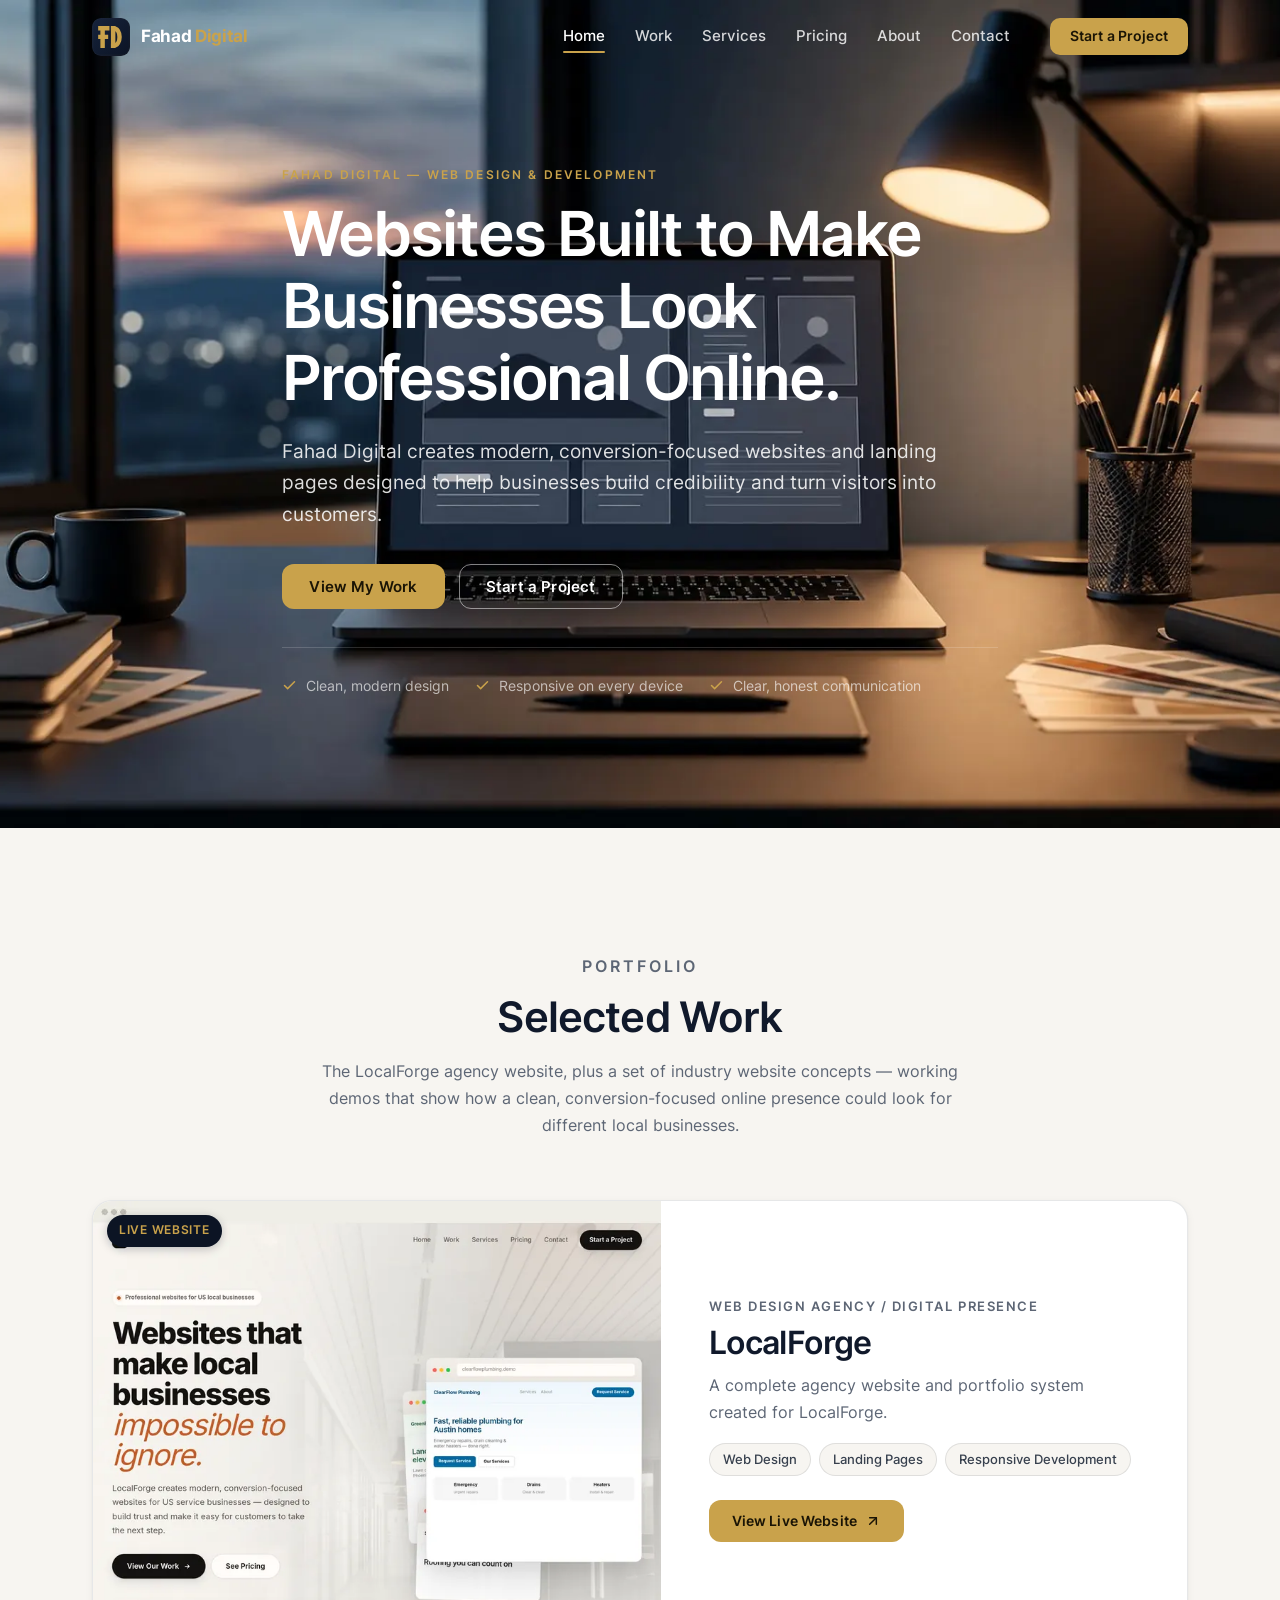
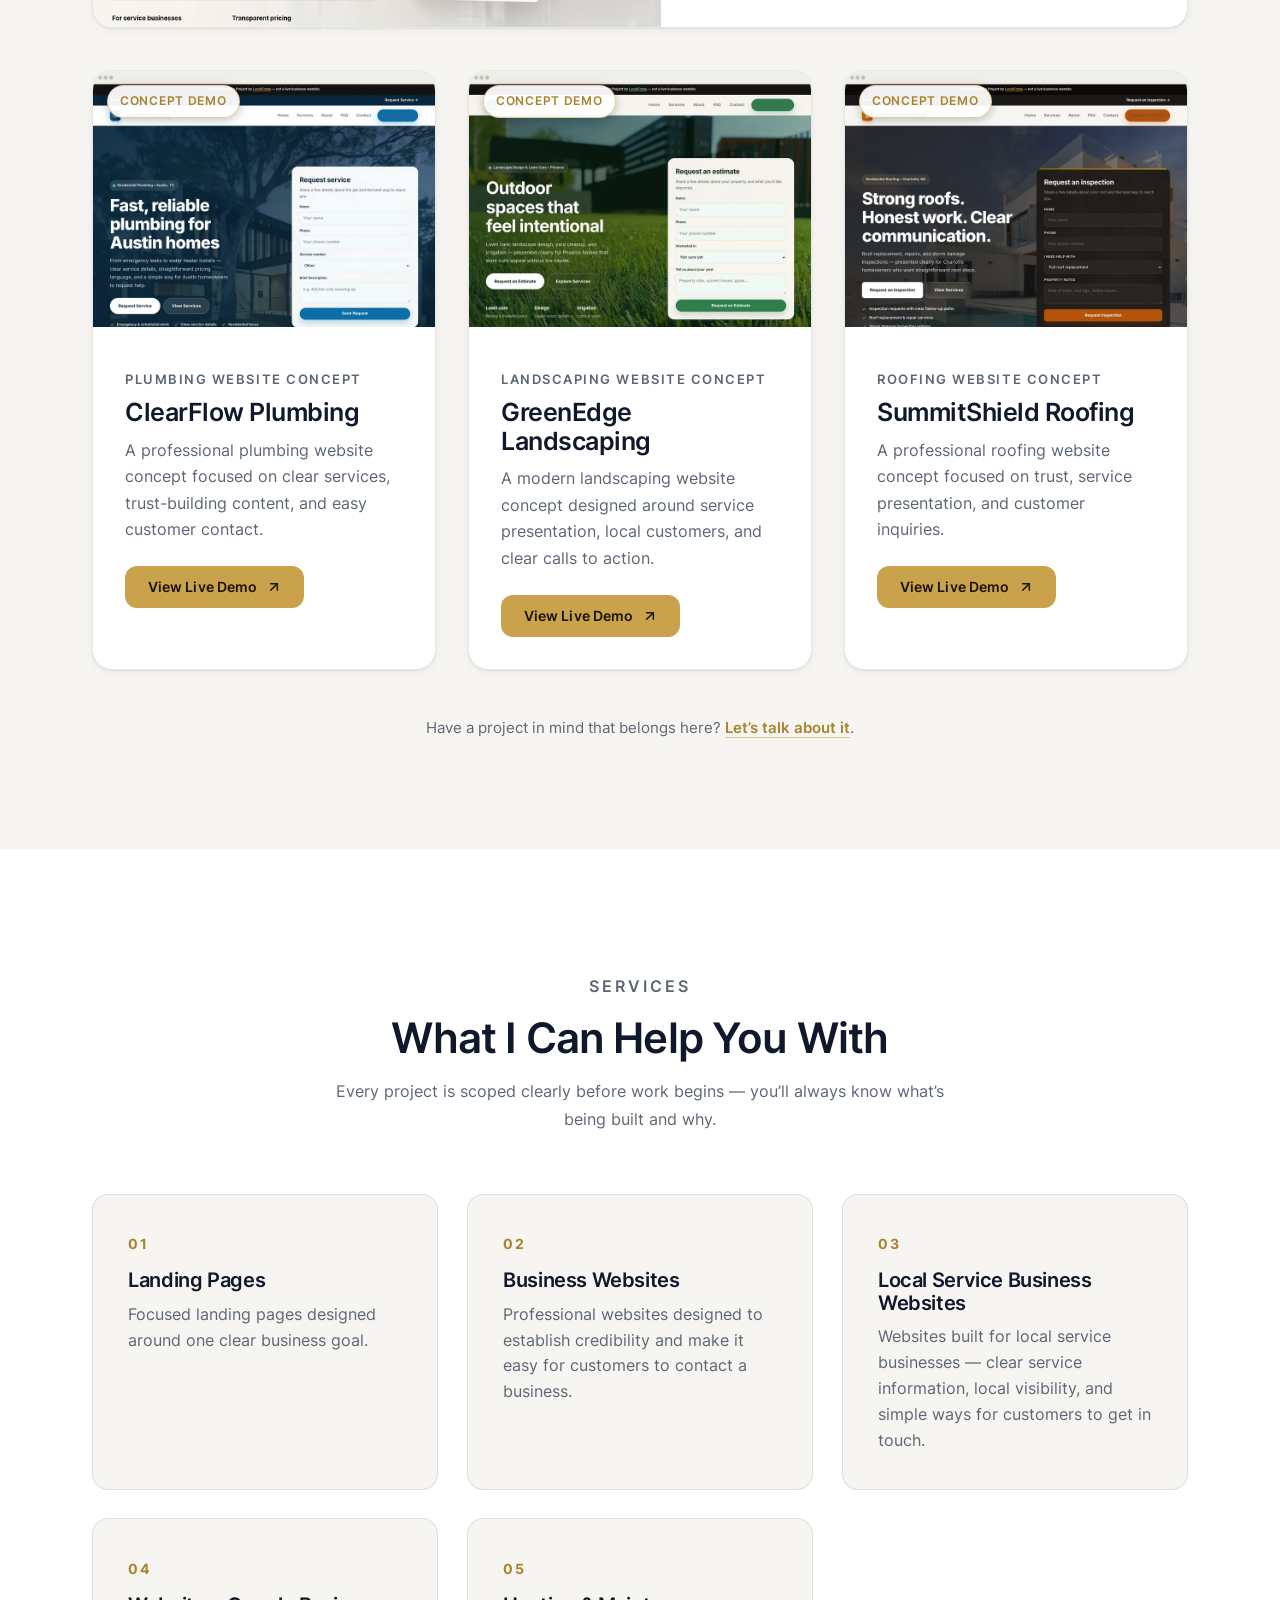
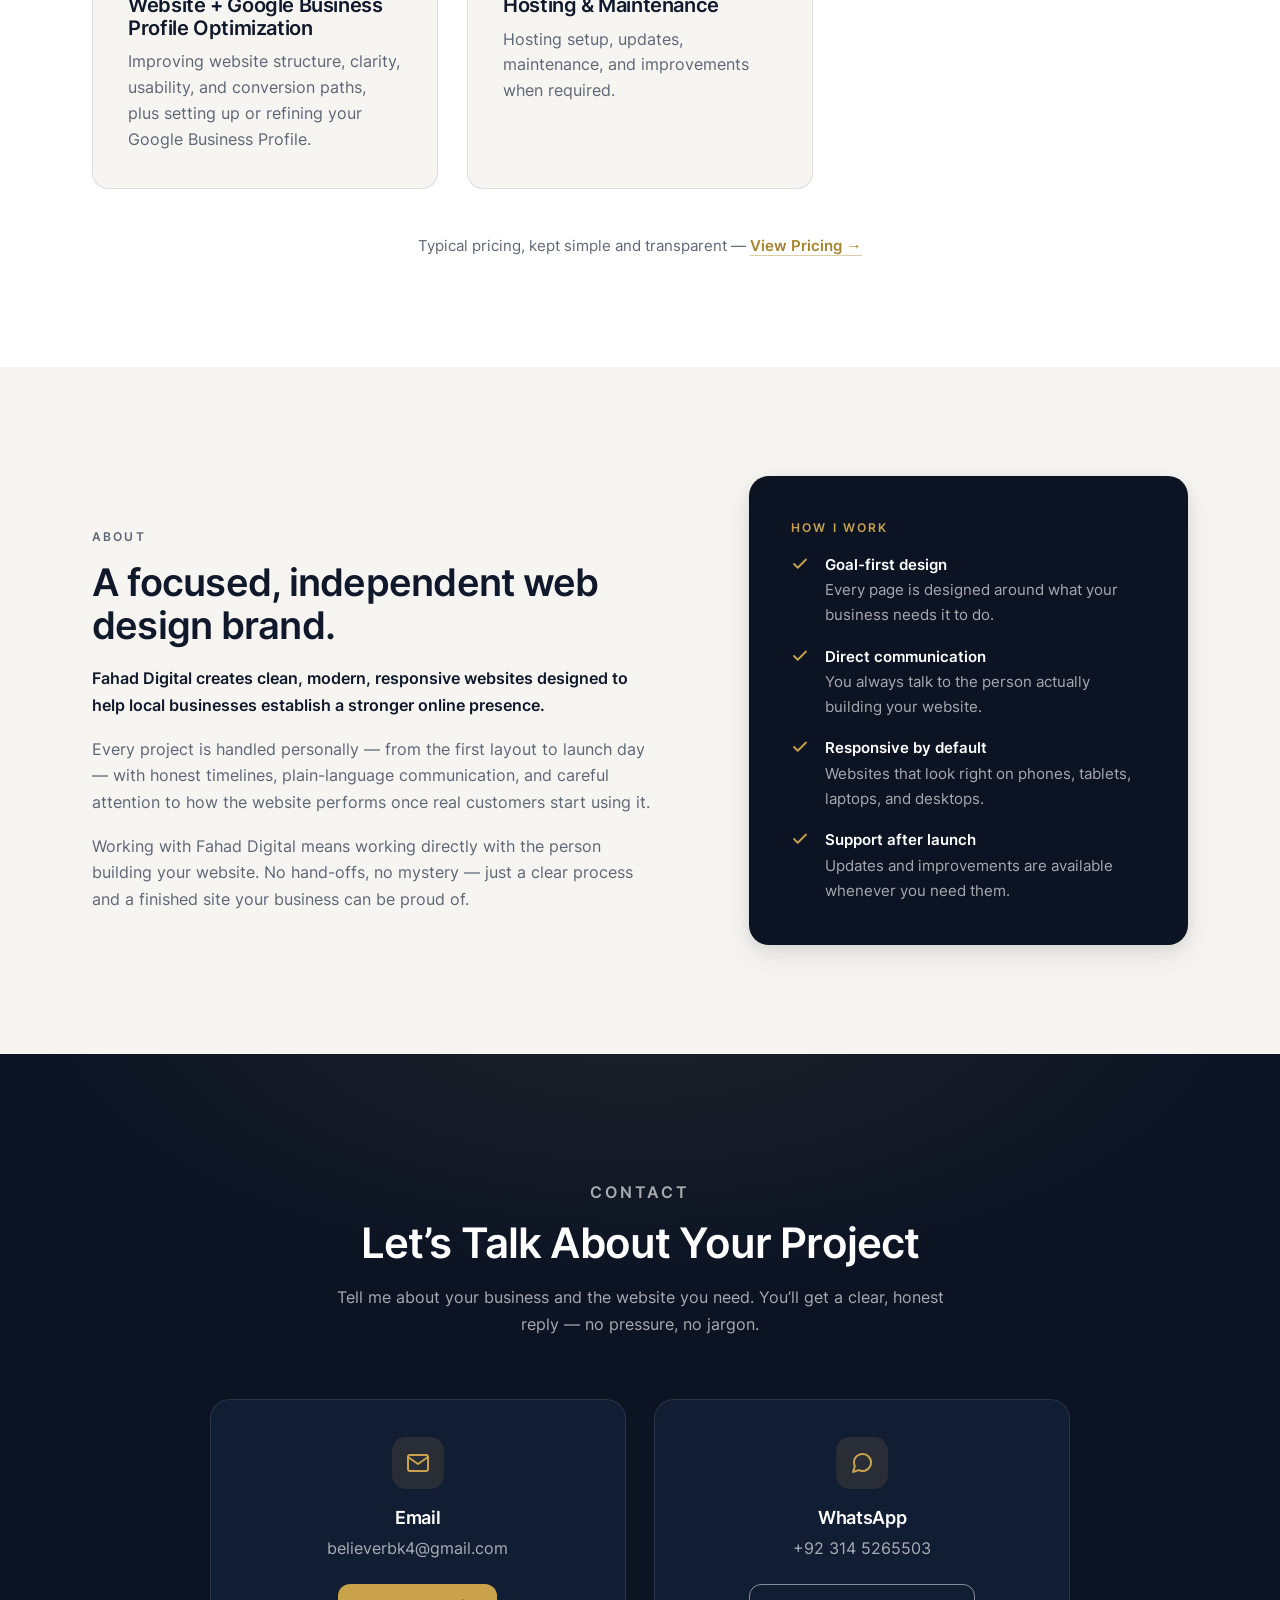
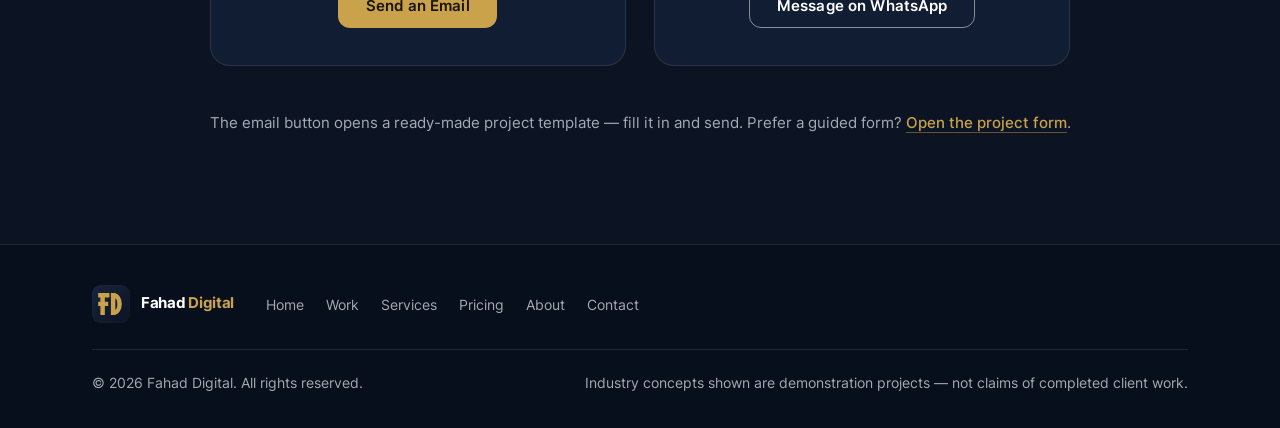
==== fahaddigital/index.html @ 12168c05 "fahad digital portfolio files upload" ====
<!DOCTYPE html>
<html lang="en">
<head>
  <meta charset="UTF-8">
  <meta name="viewport" content="width=device-width, initial-scale=1.0">

  <!-- Primary SEO -->
  <title>Fahad Digital — Web Design Portfolio</title>
  <meta name="description" content="Fahad Digital is an independent web design brand creating modern, conversion-focused business websites and landing pages. View selected work and start a project today.">
  <meta name="robots" content="index, follow">
  <link rel="canonical" href="https://fahaddigital.vercel.app/">
  <meta name="theme-color" content="#0c1424">
  <meta name="author" content="Fahad Digital">

  <!-- Open Graph -->
  <meta property="og:type" content="website">
  <meta property="og:site_name" content="Fahad Digital">
  <meta property="og:title" content="Fahad Digital — Web Design Portfolio">
  <meta property="og:description" content="Modern, conversion-focused business websites and landing pages by Fahad Digital — an independent web design brand.">
  <meta property="og:url" content="https://fahaddigital.vercel.app/">
  <meta property="og:image" content="https://fahaddigital.vercel.app/assets/img/og-image.jpg">
  <meta property="og:image:width" content="1200">
  <meta property="og:image:height" content="630">
  <meta property="og:image:alt" content="Fahad Digital — modern web design workspace">

  <!-- Twitter / X -->
  <meta name="twitter:card" content="summary_large_image">
  <meta name="twitter:title" content="Fahad Digital — Web Design Portfolio">
  <meta name="twitter:description" content="Modern, conversion-focused business websites and landing pages by Fahad Digital — an independent web design brand.">
  <meta name="twitter:image" content="https://fahaddigital.vercel.app/assets/img/og-image.jpg">
  <meta name="twitter:image:alt" content="Fahad Digital — modern web design workspace">

  <!-- Favicon / branding -->
  <link rel="icon" href="assets/img/favicon.ico" sizes="any">
  <link rel="icon" type="image/svg+xml" href="assets/img/logo.svg">
  <link rel="icon" type="image/png" sizes="32x32" href="assets/img/favicon-32x32.png">
  <link rel="icon" type="image/png" sizes="16x16" href="assets/img/favicon-16x16.png">
  <link rel="apple-touch-icon" href="assets/img/apple-touch-icon.png">
  <link rel="manifest" href="site.webmanifest">

  <!-- Performance: preload hero image + critical fonts -->
  <link rel="preload" as="image"
        href="assets/img/hero-1600.webp"
        imagesrcset="assets/img/hero-768.webp 768w, assets/img/hero-1100.webp 1100w, assets/img/hero-1600.webp 1600w"
        imagesizes="100vw" fetchpriority="high">
  <link rel="preload" as="font" type="font/woff2" href="assets/fonts/inter-400.woff2" crossorigin>
  <link rel="preload" as="font" type="font/woff2" href="assets/fonts/inter-600.woff2" crossorigin>

  <link rel="stylesheet" href="css/main.css">

  <!-- Structured data -->
  <script type="application/ld+json">
  {
    "@context": "https://schema.org",
    "@graph": [
      {
        "@type": "WebSite",
        "@id": "https://fahaddigital.vercel.app/#website",
        "url": "https://fahaddigital.vercel.app/",
        "name": "Fahad Digital — Web Design Portfolio",
        "description": "Modern, conversion-focused business websites and landing pages by Fahad Digital.",
        "inLanguage": "en",
        "publisher": { "@id": "https://fahaddigital.vercel.app/#organization" }
      },
      {
        "@type": "Organization",
        "@id": "https://fahaddigital.vercel.app/#organization",
        "name": "Fahad Digital",
        "url": "https://fahaddigital.vercel.app/",
        "email": "believerbk4@gmail.com",
        "description": "Fahad Digital is an independent web design brand focused on creating help local businesses establish a stronger online presence.",
        "logo": {
          "@type": "ImageObject",
          "url": "https://fahaddigital.vercel.app/assets/img/icon-512.png",
          "width": 512,
          "height": 512
        }
      }
    ]
  }
  </script>
</head>

<body>
  <a class="skip-link" href="#main">Skip to main content</a>

  <!-- ================= Header ================= -->
  <header class="site-header">
    <div class="container header-inner">
      <a class="brand" href="#home" aria-label="Fahad Digital — back to top">
        <img class="brand-mark" src="assets/img/logo.svg" width="38" height="38" alt="Fahad Digital logo">
        <span class="brand-text">Fahad&nbsp;<em>Digital</em></span>
      </a>

      <nav class="site-nav" aria-label="Primary navigation">
        <ul>
          <li><a href="#home">Home</a></li>
          <li><a href="#work">Work</a></li>
          <li><a href="#services">Services</a></li>
          <li><a href="pricing.html">Pricing</a></li>
          <li><a href="#about">About</a></li>
          <li><a href="#contact">Contact</a></li>
        </ul>
      </nav>

      <a class="btn btn--primary btn--small header-cta" href="#contact">Start a Project</a>

      <button class="nav-toggle" type="button" aria-expanded="false" aria-controls="mobile-menu" aria-label="Open menu">
        <span class="bars" aria-hidden="true"></span>
      </button>
    </div>
  </header>

  <!-- ================= Mobile menu ================= -->
  <div class="mobile-menu" id="mobile-menu" aria-hidden="true" aria-label="Mobile navigation">
    <nav aria-label="Mobile navigation">
      <ul>
        <li><a href="#home">Home</a></li>
        <li><a href="#work">Work</a></li>
        <li><a href="#services">Services</a></li>
        <li><a href="pricing.html">Pricing</a></li>
        <li><a href="#about">About</a></li>
        <li><a href="#contact">Contact</a></li>
      </ul>
    </nav>
    <a class="btn btn--primary menu-cta" href="#contact">Start a Project</a>
    <p class="menu-contact">
      Prefer to write first?
      <a href="mailto:believerbk4@gmail.com?subject=Fahad%20Digital%20%E2%80%94%20Project%20Inquiry">believerbk4@gmail.com</a>
    </p>
  </div>

  <main id="main">
    <!-- ================= Hero ================= -->
    <section class="hero" id="home" aria-label="Introduction">
      <div class="hero-media" aria-hidden="true">
        <img src="assets/img/hero-1600.webp"
             srcset="assets/img/hero-768.webp 768w,
                     assets/img/hero-1100.webp 1100w,
                     assets/img/hero-1600.webp 1600w"
             sizes="100vw"
             width="1600" height="900"
             alt="A modern web design workspace at dusk, with a laptop displaying a clean website wireframe"
             fetchpriority="high" decoding="async">
        <div class="hero-overlay"></div>
      </div>

      <div class="container hero-inner">
        <p class="eyebrow" data-reveal>Fahad Digital — Web Design &amp; Development</p>
        <h1 data-reveal>Websites Built to Make Businesses Look Professional Online.</h1>
        <p class="hero-sub" data-reveal>
          Fahad Digital creates modern, conversion-focused websites and landing pages designed
          to help businesses build credibility and turn visitors into customers.
        </p>
        <div class="hero-actions" data-reveal>
          <a class="btn btn--primary" href="#work">View My Work</a>
          <a class="btn btn--outline-light" href="#contact">Start a Project</a>
        </div>
        <ul class="hero-points" data-reveal>
          <li>
            <svg viewBox="0 0 24 24" fill="none" stroke="currentColor" stroke-width="2.4" stroke-linecap="round" stroke-linejoin="round" aria-hidden="true"><polyline points="20 6 9 17 4 12"></polyline></svg>
            Clean, modern design
          </li>
          <li>
            <svg viewBox="0 0 24 24" fill="none" stroke="currentColor" stroke-width="2.4" stroke-linecap="round" stroke-linejoin="round" aria-hidden="true"><polyline points="20 6 9 17 4 12"></polyline></svg>
            Responsive on every device
          </li>
          <li>
            <svg viewBox="0 0 24 24" fill="none" stroke="currentColor" stroke-width="2.4" stroke-linecap="round" stroke-linejoin="round" aria-hidden="true"><polyline points="20 6 9 17 4 12"></polyline></svg>
            Clear, honest communication
          </li>
        </ul>
      </div>
    </section>

    <!-- ================= Selected Work ================= -->
    <section class="section section--work" id="work" aria-labelledby="work-heading">
      <div class="container">
        <div class="section-head" data-reveal>
          <p class="eyebrow">Portfolio</p>
          <h2 id="work-heading">Selected Work</h2>
          <p>The LocalForge agency website, plus a set of industry website concepts — working demos that show how a clean, conversion-focused online presence could look for different local businesses.</p>
        </div>

        <!-- Featured project: LocalForge -->
        <article class="project project--featured" data-reveal>
          <a class="project-media" href="https://localforgeweb.vercel.app" aria-label="Visit the LocalForge live website" target="_blank" rel="noopener noreferrer">
            <img src="assets/img/project-localforge-800.webp"
                 srcset="assets/img/project-localforge-800.webp 800w,
                         assets/img/project-localforge-1200.webp 1200w"
                 sizes="(max-width: 1023px) 100vw, 50vw"
                 width="800" height="600"
                 alt="Homepage screenshot of the LocalForge web design agency website"
                 loading="lazy" decoding="async">
            <span class="project-badge">Live Website</span>
          </a>
          <div class="project-body">
            <p class="project-cat">Web Design Agency / Digital Presence</p>
            <h3><a href="https://localforgeweb.vercel.app" target="_blank" rel="noopener noreferrer">LocalForge</a></h3>
            <p>A complete agency website and portfolio system created for LocalForge.</p>
            <ul class="chips" aria-label="Services provided">
              <li>Web Design</li>
              <li>Landing Pages</li>
              <li>Responsive Development</li>
            </ul>
            <div class="project-actions">
              <a class="btn btn--primary" href="https://localforgeweb.vercel.app" target="_blank" rel="noopener noreferrer">
                View Live Website
                <svg viewBox="0 0 24 24" fill="none" stroke="currentColor" stroke-width="2.2" stroke-linecap="round" stroke-linejoin="round" aria-hidden="true"><line x1="7" y1="17" x2="17" y2="7"></line><polyline points="7 7 17 7 17 17"></polyline></svg>
              </a>
            </div>
          </div>
        </article>

        <!-- Industry website concepts (working demos) -->
        <div class="project-grid">
          <article class="project" data-reveal>
            <a class="project-media" href="https://localforgeweb.vercel.app/demos/clearflow/index.html" aria-label="View the ClearFlow Plumbing live demo" target="_blank" rel="noopener noreferrer">
              <img src="assets/img/project-clearflow-800.webp"
                   srcset="assets/img/project-clearflow-800.webp 800w,
                           assets/img/project-clearflow-1200.webp 1200w"
                   sizes="(max-width: 640px) 100vw, (max-width: 940px) 50vw, 33vw"
                   width="800" height="600"
                   alt="Homepage screenshot of the ClearFlow Plumbing website concept demo"
                   loading="lazy" decoding="async">
              <span class="project-badge project-badge--demo">Concept Demo</span>
            </a>
            <div class="project-body">
              <p class="project-cat">Plumbing Website Concept</p>
              <h3><a href="https://localforgeweb.vercel.app/demos/clearflow/index.html" target="_blank" rel="noopener noreferrer">ClearFlow Plumbing</a></h3>
              <p>A professional plumbing website concept focused on clear services, trust-building content, and easy customer contact.</p>
              <div class="project-actions">
                <a class="btn btn--primary" href="https://localforgeweb.vercel.app/demos/clearflow/index.html" target="_blank" rel="noopener noreferrer">
                  View Live Demo
                  <svg viewBox="0 0 24 24" fill="none" stroke="currentColor" stroke-width="2.2" stroke-linecap="round" stroke-linejoin="round" aria-hidden="true"><line x1="7" y1="17" x2="17" y2="7"></line><polyline points="7 7 17 7 17 17"></polyline></svg>
                </a>
              </div>
            </div>
          </article>

          <article class="project" data-reveal>
            <a class="project-media" href="https://localforgeweb.vercel.app/demos/greenedge/index.html" aria-label="View the GreenEdge Landscaping live demo" target="_blank" rel="noopener noreferrer">
              <img src="assets/img/project-greenedge-800.webp"
                   srcset="assets/img/project-greenedge-800.webp 800w,
                           assets/img/project-greenedge-1200.webp 1200w"
                   sizes="(max-width: 640px) 100vw, (max-width: 940px) 50vw, 33vw"
                   width="800" height="600"
                   alt="Homepage screenshot of the GreenEdge Landscaping website concept demo"
                   loading="lazy" decoding="async">
              <span class="project-badge project-badge--demo">Concept Demo</span>
            </a>
            <div class="project-body">
              <p class="project-cat">Landscaping Website Concept</p>
              <h3><a href="https://localforgeweb.vercel.app/demos/greenedge/index.html" target="_blank" rel="noopener noreferrer">GreenEdge Landscaping</a></h3>
              <p>A modern landscaping website concept designed around service presentation, local customers, and clear calls to action.</p>
              <div class="project-actions">
                <a class="btn btn--primary" href="https://localforgeweb.vercel.app/demos/greenedge/index.html" target="_blank" rel="noopener noreferrer">
                  View Live Demo
                  <svg viewBox="0 0 24 24" fill="none" stroke="currentColor" stroke-width="2.2" stroke-linecap="round" stroke-linejoin="round" aria-hidden="true"><line x1="7" y1="17" x2="17" y2="7"></line><polyline points="7 7 17 7 17 17"></polyline></svg>
                </a>
              </div>
            </div>
          </article>

          <article class="project" data-reveal>
            <a class="project-media" href="https://localforgeweb.vercel.app/demos/summitshield/index.html" aria-label="View the SummitShield Roofing live demo" target="_blank" rel="noopener noreferrer">
              <img src="assets/img/project-summitshield-800.webp"
                   srcset="assets/img/project-summitshield-800.webp 800w,
                           assets/img/project-summitshield-1200.webp 1200w"
                   sizes="(max-width: 640px) 100vw, (max-width: 940px) 50vw, 33vw"
                   width="800" height="600"
                   alt="Homepage screenshot of the SummitShield Roofing website concept demo"
                   loading="lazy" decoding="async">
              <span class="project-badge project-badge--demo">Concept Demo</span>
            </a>
            <div class="project-body">
              <p class="project-cat">Roofing Website Concept</p>
              <h3><a href="https://localforgeweb.vercel.app/demos/summitshield/index.html" target="_blank" rel="noopener noreferrer">SummitShield Roofing</a></h3>
              <p>A professional roofing website concept focused on trust, service presentation, and customer inquiries.</p>
              <div class="project-actions">
                <a class="btn btn--primary" href="https://localforgeweb.vercel.app/demos/summitshield/index.html" target="_blank" rel="noopener noreferrer">
                  View Live Demo
                  <svg viewBox="0 0 24 24" fill="none" stroke="currentColor" stroke-width="2.2" stroke-linecap="round" stroke-linejoin="round" aria-hidden="true"><line x1="7" y1="17" x2="17" y2="7"></line><polyline points="7 7 17 7 17 17"></polyline></svg>
                </a>
              </div>
            </div>
          </article>
        </div>

        <p class="work-footnote" data-reveal>
          Have a project in mind that belongs here? <a href="#contact">Let’s talk about it</a>.
        </p>
      </div>
    </section>

    <!-- ================= Services ================= -->
    <section class="section section--services" id="services" aria-labelledby="services-heading">
      <div class="container">
        <div class="section-head" data-reveal>
          <p class="eyebrow">Services</p>
          <h2 id="services-heading">What I Can Help You With</h2>
          <p>Every project is scoped clearly before work begins — you’ll always know what’s being built and why.</p>
        </div>

        <ol class="services-grid">
          <li class="service" data-reveal>
            <span class="service-num" aria-hidden="true">01</span>
            <h3>Landing Pages</h3>
            <p>Focused landing pages designed around one clear business goal.</p>
          </li>
          <li class="service" data-reveal>
            <span class="service-num" aria-hidden="true">02</span>
            <h3>Business Websites</h3>
            <p>Professional websites designed to establish credibility and make it easy for customers to contact a business.</p>
          </li>
          <li class="service" data-reveal>
            <span class="service-num" aria-hidden="true">03</span>
            <h3>Local Service Business Websites</h3>
            <p>Websites built for local service businesses — clear service information, local visibility, and simple ways for customers to get in touch.</p>
          </li>
          <li class="service" data-reveal>
            <span class="service-num" aria-hidden="true">04</span>
            <h3>Website + Google Business Profile Optimization</h3>
            <p>Improving website structure, clarity, usability, and conversion paths, plus setting up or refining your Google Business Profile.</p>
          </li>
          <li class="service" data-reveal>
            <span class="service-num" aria-hidden="true">05</span>
            <h3>Hosting &amp; Maintenance</h3>
            <p>Hosting setup, updates, maintenance, and improvements when required.</p>
          </li>
        </ol>

        <p class="section-cta" data-reveal>Typical pricing, kept simple and transparent — <a href="pricing.html">View Pricing →</a></p>
      </div>
    </section>

    <!-- ================= About ================= -->
    <section class="section section--about" id="about" aria-labelledby="about-heading">
      <div class="container about-grid">
        <div class="about-copy" data-reveal>
          <p class="eyebrow">About</p>
          <h2 id="about-heading">A focused, independent web design brand.</h2>
          <p>
            <strong>Fahad Digital creates clean, modern, responsive websites designed to
            help local businesses establish a stronger online presence.</strong>
          </p>
          <p>
            Every project is handled personally — from the first layout to launch day — with
            honest timelines, plain-language communication, and careful attention to how the
            website performs once real customers start using it.
          </p>
          <p>
            Working with Fahad Digital means working directly with the person building your
            website. No hand-offs, no mystery — just a clear process and a finished site your
            business can be proud of.
          </p>
        </div>

        <aside class="about-card" data-reveal aria-label="How I work">
          <p class="eyebrow">How I Work</p>
          <ul>
            <li>
              <svg viewBox="0 0 24 24" fill="none" stroke="currentColor" stroke-width="2.4" stroke-linecap="round" stroke-linejoin="round" aria-hidden="true"><polyline points="20 6 9 17 4 12"></polyline></svg>
              <span><strong>Goal-first design</strong> Every page is designed around what your business needs it to do.</span>
            </li>
            <li>
              <svg viewBox="0 0 24 24" fill="none" stroke="currentColor" stroke-width="2.4" stroke-linecap="round" stroke-linejoin="round" aria-hidden="true"><polyline points="20 6 9 17 4 12"></polyline></svg>
              <span><strong>Direct communication</strong> You always talk to the person actually building your website.</span>
            </li>
            <li>
              <svg viewBox="0 0 24 24" fill="none" stroke="currentColor" stroke-width="2.4" stroke-linecap="round" stroke-linejoin="round" aria-hidden="true"><polyline points="20 6 9 17 4 12"></polyline></svg>
              <span><strong>Responsive by default</strong> Websites that look right on phones, tablets, laptops, and desktops.</span>
            </li>
            <li>
              <svg viewBox="0 0 24 24" fill="none" stroke="currentColor" stroke-width="2.4" stroke-linecap="round" stroke-linejoin="round" aria-hidden="true"><polyline points="20 6 9 17 4 12"></polyline></svg>
              <span><strong>Support after launch</strong> Updates and improvements are available whenever you need them.</span>
            </li>
          </ul>
        </aside>
      </div>
    </section>

    <!-- ================= Contact ================= -->
    <section class="section section--contact" id="contact" aria-labelledby="contact-heading">
      <div class="container">
        <div class="section-head" data-reveal>
          <p class="eyebrow">Contact</p>
          <h2 id="contact-heading">Let’s Talk About Your Project</h2>
          <p>Tell me about your business and the website you need. You’ll get a clear, honest reply — no pressure, no jargon.</p>
        </div>

        <div class="contact-grid">
          <div class="contact-card" data-reveal>
            <span class="contact-icon" aria-hidden="true">
              <svg viewBox="0 0 24 24" fill="none" stroke="currentColor" stroke-width="2" stroke-linecap="round" stroke-linejoin="round"><rect x="2" y="4" width="20" height="16" rx="2"></rect><polyline points="22,6 12,13 2,6"></polyline></svg>
            </span>
            <h3>Email</h3>
            <p class="contact-value">believerbk4@gmail.com</p>
            <a class="btn btn--primary"
               href="mailto:believerbk4@gmail.com?subject=Fahad%20Digital%20%E2%80%94%20Project%20Inquiry&body=Hi%20Fahad%20Digital%2C%0A%0AI%27d%20like%20to%20discuss%20a%20website%20project.%0A%0ABusiness%20name%3A%0AWebsite%2Fservice%20needed%3A%0AMessage%3A%0A%0AThanks%2C"
               aria-label="Send an email to Fahad Digital at believerbk4@gmail.com">
              Send an Email
            </a>
          </div>

          <div class="contact-card" data-reveal>
            <span class="contact-icon" aria-hidden="true">
              <svg viewBox="0 0 24 24" fill="none" stroke="currentColor" stroke-width="2" stroke-linecap="round" stroke-linejoin="round"><path d="M21 11.5a8.38 8.38 0 0 1-.9 3.8 8.5 8.5 0 0 1-7.6 4.7 8.38 8.38 0 0 1-3.8-.9L3 21l1.9-5.7a8.38 8.38 0 0 1-.9-3.8 8.5 8.5 0 0 1 4.7-7.6 8.38 8.38 0 0 1 3.8-.9h.5a8.48 8.48 0 0 1 8 8v.5z"></path></svg>
            </span>
            <h3>WhatsApp</h3>
            <p class="contact-value">+92 314 5265503</p>
            <a class="btn btn--outline-light"
               href="https://wa.me/923145265503?text=Hi%20Fahad%20Digital%2C%0A%0AI%27d%20like%20to%20discuss%20a%20website%20project."
               target="_blank" rel="noopener"
               aria-label="Message Fahad Digital on WhatsApp at plus 92 314 5265503">
              Message on WhatsApp
            </a>
          </div>
        </div>

        <p class="contact-note" data-reveal>
          The email button opens a ready-made project template — fill it in and send. Prefer a guided form? <a href="contact.html">Open the project form</a>.
        </p>
      </div>
    </section>
  </main>

  <!-- ================= Footer ================= -->
  <footer class="site-footer">
    <div class="container">
      <div class="footer-inner">
        <a class="brand" href="#home" aria-label="Fahad Digital — back to top">
          <img class="brand-mark" src="assets/img/logo.svg" width="32" height="32" alt="Fahad Digital logo">
          <span class="brand-text">Fahad&nbsp;<em>Digital</em></span>
        </a>
        <nav class="footer-nav" aria-label="Footer navigation">
          <ul>
            <li><a href="#home">Home</a></li>
            <li><a href="#work">Work</a></li>
            <li><a href="#services">Services</a></li>
            <li><a href="pricing.html">Pricing</a></li>
            <li><a href="#about">About</a></li>
            <li><a href="#contact">Contact</a></li>
          </ul>
        </nav>
      </div>
      <div class="footer-bottom">
        <p>© 2026 Fahad Digital. All rights reserved.</p>
        <p>Industry concepts shown are demonstration projects — not claims of completed client work.</p>
      </div>
    </div>
  </footer>

  <script src="js/main.js" defer></script>
</body>
</html>
---- fahaddigital/css/main.css ----
/* ============================================================
   Fahad Digital — Web Design Portfolio
   main.css
   ============================================================ */

/* ---------- Fonts (self-hosted Inter, latin subset) ---------- */
@font-face {
  font-family: "Inter";
  src: url("../assets/fonts/inter-400.woff2") format("woff2");
  font-weight: 400;
  font-style: normal;
  font-display: swap;
}
@font-face {
  font-family: "Inter";
  src: url("../assets/fonts/inter-500.woff2") format("woff2");
  font-weight: 500;
  font-style: normal;
  font-display: swap;
}
@font-face {
  font-family: "Inter";
  src: url("../assets/fonts/inter-600.woff2") format("woff2");
  font-weight: 600;
  font-style: normal;
  font-display: swap;
}
@font-face {
  font-family: "Inter";
  src: url("../assets/fonts/inter-700.woff2") format("woff2");
  font-weight: 700;
  font-style: normal;
  font-display: swap;
}

/* ---------- Design tokens ---------- */
:root {
  --ink: #0c1424;
  --ink-2: #111d33;
  --ink-3: #16233c;
  --paper: #f7f5f1;
  --paper-2: #efede7;
  --white: #ffffff;
  --gold: #c9a24b;
  --gold-dark: #a8842f;
  --gold-soft: rgba(201, 162, 75, 0.12);

  --text: #37404e;
  --text-strong: #10192b;
  --text-muted: #5d6675;
  --text-on-dark: rgba(255, 255, 255, 0.86);
  --text-on-dark-muted: rgba(255, 255, 255, 0.64);

  --line: rgba(12, 20, 36, 0.1);
  --line-strong: rgba(12, 20, 36, 0.18);
  --line-on-dark: rgba(255, 255, 255, 0.1);

  --shadow-sm: 0 1px 2px rgba(12, 20, 36, 0.06), 0 2px 8px rgba(12, 20, 36, 0.05);
  --shadow-md: 0 4px 14px rgba(12, 20, 36, 0.08), 0 12px 32px rgba(12, 20, 36, 0.08);
  --shadow-lg: 0 8px 24px rgba(12, 20, 36, 0.12), 0 24px 56px rgba(12, 20, 36, 0.14);

  --radius-sm: 10px;
  --radius: 16px;
  --radius-lg: 20px;

  --container: 1160px;
  --header-h: 74px;

  --ease-out: cubic-bezier(0.22, 0.61, 0.36, 1);

  --font-sans: "Inter", -apple-system, BlinkMacSystemFont, "Segoe UI", Roboto, Helvetica, Arial, sans-serif;
}

/* ---------- Reset & base ---------- */
*,
*::before,
*::after {
  box-sizing: border-box;
  margin: 0;
  padding: 0;
}

html {
  scroll-behavior: smooth;
  -webkit-text-size-adjust: 100%;
}

body {
  font-family: var(--font-sans);
  font-size: 16px;
  line-height: 1.65;
  color: var(--text);
  background: var(--paper);
  -webkit-font-smoothing: antialiased;
  text-rendering: optimizeLegibility;
  overflow-x: hidden; /* safety: never allow horizontal scroll */
}

img,
svg,
video {
  display: block;
  max-width: 100%;
  height: auto;
}

a {
  color: inherit;
  text-decoration: none;
}

ul,
ol {
  list-style: none;
}

button {
  font: inherit;
  color: inherit;
  background: none;
  border: 0;
  cursor: pointer;
}

h1,
h2,
h3 {
  color: var(--text-strong);
  font-weight: 600;
  line-height: 1.15;
  letter-spacing: -0.02em;
}

::selection {
  background: var(--gold);
  color: var(--ink);
}

:focus-visible {
  outline: 2px solid var(--gold);
  outline-offset: 3px;
  border-radius: 4px;
}

.container {
  width: 100%;
  max-width: var(--container);
  margin-inline: auto;
  padding-inline: clamp(20px, 4vw, 32px);
}

/* ---------- Skip link ---------- */
.skip-link {
  position: absolute;
  top: -60px;
  left: 16px;
  z-index: 200;
  background: var(--ink);
  color: #fff;
  padding: 10px 18px;
  border-radius: 8px;
  font-size: 14px;
  font-weight: 500;
  transition: top 0.2s var(--ease-out);
}
.skip-link:focus {
  top: 12px;
}

/* ---------- Eyebrow label ---------- */
.eyebrow {
  font-size: 12px;
  font-weight: 600;
  letter-spacing: 0.18em;
  text-transform: uppercase;
  color: var(--gold-dark);
  margin-bottom: 14px;
}
.eyebrow--on-dark {
  color: var(--gold);
}

/* ---------- Buttons ---------- */
.btn {
  display: inline-flex;
  align-items: center;
  justify-content: center;
  gap: 8px;
  padding: 0.85rem 1.65rem;
  border-radius: 12px;
  font-size: 0.95rem;
  font-weight: 600;
  letter-spacing: 0.01em;
  line-height: 1;
  border: 1.5px solid transparent;
  transition: transform 0.18s var(--ease-out), box-shadow 0.18s var(--ease-out),
    background-color 0.18s var(--ease-out), border-color 0.18s var(--ease-out),
    color 0.18s var(--ease-out);
  max-width: 100%;
  white-space: normal;
  text-align: center;
}
.btn svg {
  width: 16px;
  height: 16px;
  flex: none;
}

.btn--primary {
  background: var(--gold);
  color: #1a1405;
}
.btn--primary:hover {
  background: #d4b05e;
  transform: translateY(-1px);
  box-shadow: 0 8px 22px rgba(201, 162, 75, 0.35);
}
.btn--primary:active {
  transform: translateY(0);
}

.btn--outline {
  background: transparent;
  color: var(--text-strong);
  border-color: var(--line-strong);
}
.btn--outline:hover {
  border-color: var(--text-strong);
  background: rgba(12, 20, 36, 0.04);
  transform: translateY(-1px);
}

.btn--outline-light {
  background: transparent;
  color: #fff;
  border-color: rgba(255, 255, 255, 0.5);
}
.btn--outline-light:hover {
  border-color: #fff;
  background: rgba(255, 255, 255, 0.1);
  transform: translateY(-1px);
}

.btn--small {
  padding: 0.65rem 1.2rem;
  font-size: 0.88rem;
  border-radius: 10px;
}

.btn--disabled,
.btn:disabled {
  background: var(--paper-2);
  color: #9aa0a8;
  border-color: transparent;
  cursor: not-allowed;
  box-shadow: none;
  transform: none;
}
.btn--outline.btn--disabled {
  background: transparent;
  border-color: var(--line);
}

/* ============================================================
   Header
   ============================================================ */
.site-header {
  position: fixed;
  top: 0;
  left: 0;
  right: 0;
  z-index: 100;
  height: var(--header-h);
  display: flex;
  align-items: center;
  transition: background-color 0.25s var(--ease-out), box-shadow 0.25s var(--ease-out),
    border-color 0.25s var(--ease-out);
  border-bottom: 1px solid transparent;
}
.header-inner {
  display: flex;
  align-items: center;
  gap: 28px;
}

.brand {
  display: inline-flex;
  align-items: center;
  gap: 11px;
  flex: none;
}
.brand-mark {
  width: 38px;
  height: 38px;
  border-radius: 9px;
}
.brand-text {
  font-size: 17px;
  font-weight: 700;
  letter-spacing: -0.02em;
  color: #fff;
  transition: color 0.25s var(--ease-out);
  white-space: nowrap;
}
.brand-text em {
  font-style: normal;
  color: var(--gold);
}

.site-nav {
  margin-left: auto;
}
.site-nav ul {
  display: flex;
  align-items: center;
  gap: 6px;
}
.site-nav a {
  position: relative;
  display: inline-block;
  padding: 8px 12px;
  font-size: 0.92rem;
  font-weight: 500;
  color: rgba(255, 255, 255, 0.82);
  transition: color 0.2s var(--ease-out);
}
.site-nav a::after {
  content: "";
  position: absolute;
  left: 12px;
  right: 12px;
  bottom: 4px;
  height: 2px;
  border-radius: 2px;
  background: var(--gold);
  transform: scaleX(0);
  transform-origin: left;
  transition: transform 0.22s var(--ease-out);
}
.site-nav a:hover,
.site-nav a.is-active {
  color: #fff;
}
.site-nav a.is-active::after,
.site-nav a:hover::after {
  transform: scaleX(1);
}

.header-cta {
  flex: none;
}

/* Scrolled state → solid light header */
.site-header.is-scrolled {
  background: rgba(247, 245, 241, 0.97);
  border-bottom-color: var(--line);
  box-shadow: 0 1px 0 rgba(12, 20, 36, 0.02), 0 6px 24px rgba(12, 20, 36, 0.06);
}
.site-header.is-scrolled .brand-text {
  color: var(--text-strong);
}
.site-header.is-scrolled .site-nav a {
  color: var(--text-muted);
}
.site-header.is-scrolled .site-nav a:hover,
.site-header.is-scrolled .site-nav a.is-active {
  color: var(--text-strong);
}

/* Burger */
.nav-toggle {
  display: none;
  position: relative;
  z-index: 140;
  width: 44px;
  height: 44px;
  margin-left: auto;
  border-radius: 10px;
  align-items: center;
  justify-content: center;
}
.nav-toggle .bars,
.nav-toggle .bars::before,
.nav-toggle .bars::after {
  display: block;
  width: 22px;
  height: 2px;
  border-radius: 2px;
  background: #fff;
  transition: transform 0.25s var(--ease-out), opacity 0.2s var(--ease-out),
    background-color 0.25s var(--ease-out);
}
.nav-toggle .bars {
  position: relative;
}
.nav-toggle .bars::before,
.nav-toggle .bars::after {
  content: "";
  position: absolute;
  left: 0;
}
.nav-toggle .bars::before {
  top: -7px;
}
.nav-toggle .bars::after {
  top: 7px;
}
.site-header.is-scrolled .nav-toggle .bars,
.site-header.is-scrolled .nav-toggle .bars::before,
.site-header.is-scrolled .nav-toggle .bars::after {
  background: var(--text-strong);
}

body.menu-open .nav-toggle .bars {
  background: transparent;
}
body.menu-open .nav-toggle .bars::before {
  transform: translateY(7px) rotate(45deg);
  background: #fff;
}
body.menu-open .nav-toggle .bars::after {
  transform: translateY(-7px) rotate(-45deg);
  background: #fff;
}

/* Mobile menu panel */
.mobile-menu {
  position: fixed;
  inset: 0;
  z-index: 120;
  background: var(--ink);
  display: flex;
  flex-direction: column;
  padding: calc(var(--header-h) + 12px) clamp(24px, 6vw, 40px) 32px;
  opacity: 0;
  visibility: hidden;
  transform: translateY(-12px);
  transition: opacity 0.28s var(--ease-out), transform 0.28s var(--ease-out),
    visibility 0s linear 0.28s;
}
body.menu-open .mobile-menu {
  opacity: 1;
  visibility: visible;
  transform: translateY(0);
  transition: opacity 0.28s var(--ease-out), transform 0.28s var(--ease-out);
}
body.menu-open {
  overflow: hidden;
}
.mobile-menu nav ul {
  display: flex;
  flex-direction: column;
}
.mobile-menu nav a {
  display: block;
  padding: 16px 0;
  font-size: clamp(1.5rem, 6vw, 1.9rem);
  font-weight: 600;
  letter-spacing: -0.02em;
  color: rgba(255, 255, 255, 0.88);
  border-bottom: 1px solid var(--line-on-dark);
  transition: color 0.2s var(--ease-out), padding-left 0.2s var(--ease-out);
}
.mobile-menu nav a:hover,
.mobile-menu nav a.is-active {
  color: var(--gold);
  padding-left: 8px;
}
.mobile-menu .menu-cta {
  margin-top: 28px;
}
.mobile-menu .menu-contact {
  margin-top: auto;
  padding-top: 28px;
  font-size: 0.92rem;
  color: var(--text-on-dark-muted);
}
.mobile-menu .menu-contact a {
  color: #fff;
  font-weight: 500;
}
.mobile-menu .menu-contact a:hover {
  color: var(--gold);
}

/* ============================================================
   Hero
   ============================================================ */
.hero {
  position: relative;
  min-height: 640px;
  min-height: 92vh;
  min-height: max(640px, 92svh);
  display: flex;
  align-items: center;
  color: #fff;
  overflow: hidden;
  isolation: isolate;
}
.hero-media {
  position: absolute;
  inset: 0;
  z-index: -2;
}
.hero-media img {
  width: 100%;
  height: 100%;
  object-fit: cover;
  object-position: center;
}
.hero-overlay {
  position: absolute;
  inset: 0;
  z-index: -1;
  background:
    linear-gradient(180deg, rgba(9, 14, 25, 0.62) 0%, rgba(9, 14, 25, 0.52) 45%, rgba(9, 14, 25, 0.78) 100%),
    linear-gradient(100deg, rgba(9, 14, 25, 0.55) 0%, rgba(9, 14, 25, 0.12) 60%, rgba(9, 14, 25, 0) 100%);
}
.hero-inner {
  padding-top: calc(var(--header-h) + 48px);
  padding-bottom: 88px;
  max-width: 780px;
}
.hero .eyebrow {
  color: var(--gold);
}
.hero h1 {
  color: #fff;
  font-size: clamp(2.35rem, 5.3vw, 3.9rem);
  letter-spacing: -0.033em;
  max-width: 17ch;
}
.hero-sub {
  margin-top: 22px;
  font-size: clamp(1.02rem, 1.6vw, 1.16rem);
  line-height: 1.7;
  color: var(--text-on-dark);
  max-width: 58ch;
}
.hero-actions {
  display: flex;
  flex-wrap: wrap;
  gap: 14px;
  margin-top: 34px;
}
.hero-points {
  display: flex;
  flex-wrap: wrap;
  gap: 10px 26px;
  margin-top: 38px;
  padding-top: 26px;
  border-top: 1px solid rgba(255, 255, 255, 0.16);
  font-size: 0.9rem;
  color: var(--text-on-dark-muted);
}
.hero-points li {
  display: inline-flex;
  align-items: center;
  gap: 9px;
}
.hero-points svg {
  width: 15px;
  height: 15px;
  color: var(--gold);
  flex: none;
}

/* ============================================================
   Sections (shared)
   ============================================================ */
.section {
  padding-block: clamp(4.6rem, 8.5vw, 7.6rem);
  scroll-margin-top: calc(var(--header-h) + 8px);
}
.section-head {
  max-width: 640px;
  margin: 0 auto clamp(2.6rem, 5vw, 3.8rem);
  text-align: center;
}
.section-head h2 {
  font-size: clamp(1.9rem, 3.6vw, 2.6rem);
}
.section-head p {
  margin-top: 16px;
  color: var(--text-muted);
  font-size: 1.03rem;
}

/* ============================================================
   Work / Projects
   ============================================================ */
.project {
  background: var(--white);
  border: 1px solid var(--line);
  border-radius: var(--radius-lg);
  overflow: hidden;
  box-shadow: var(--shadow-sm);
  transition: transform 0.3s var(--ease-out), box-shadow 0.3s var(--ease-out),
    border-color 0.3s var(--ease-out);
}
.project:hover {
  transform: translateY(-4px);
  box-shadow: var(--shadow-md);
  border-color: var(--line-strong);
}

.project-media {
  position: relative;
  display: block;
  overflow: hidden;
  background: var(--paper-2);
}
.project-media img {
  width: 100%;
  aspect-ratio: 4 / 3;
  object-fit: cover;
  transition: transform 0.6s var(--ease-out);
}
.project:hover .project-media img,
.project-media:hover img {
  transform: scale(1.035);
}

.project-badge {
  position: absolute;
  top: 14px;
  left: 14px;
  z-index: 2;
  padding: 6px 12px;
  border-radius: 999px;
  font-size: 0.74rem;
  font-weight: 600;
  letter-spacing: 0.06em;
  text-transform: uppercase;
  background: var(--ink);
  color: var(--gold);
  box-shadow: 0 2px 10px rgba(12, 20, 36, 0.25);
}
.project-badge--soon {
  background: rgba(255, 255, 255, 0.92);
  color: var(--text-muted);
}
.project-badge--demo {
  background: rgba(255, 255, 255, 0.94);
  color: var(--gold-dark);
  border: 1px solid rgba(201, 162, 75, 0.55);
}

.project-body {
  padding: clamp(1.4rem, 3vw, 2rem);
}
.project-cat {
  font-size: 0.8rem;
  font-weight: 600;
  letter-spacing: 0.12em;
  text-transform: uppercase;
  color: var(--gold-dark);
  margin-bottom: 8px;
}
.project h3 {
  font-size: clamp(1.3rem, 2.2vw, 1.55rem);
}
.project-body > p {
  margin-top: 10px;
  color: var(--text-muted);
}

.chips {
  display: flex;
  flex-wrap: wrap;
  gap: 8px;
  margin-top: 18px;
}
.chips li {
  padding: 5px 13px;
  font-size: 0.8rem;
  font-weight: 500;
  color: var(--text);
  background: var(--paper);
  border: 1px solid var(--line);
  border-radius: 999px;
}

.project-actions {
  display: flex;
  flex-wrap: wrap;
  gap: 12px;
  margin-top: 24px;
}
.project-actions .btn {
  padding: 0.75rem 1.35rem;
  font-size: 0.9rem;
}

/* Featured project spans full width */
.project--featured {
  display: grid;
  grid-template-columns: 1.08fr 1fr;
  align-items: stretch;
  margin-bottom: clamp(1.6rem, 3.5vw, 2.6rem);
}
.project--featured .project-media img {
  aspect-ratio: auto;
  height: 100%;
  min-height: 320px;
}
.project--featured .project-body {
  display: flex;
  flex-direction: column;
  justify-content: center;
  padding: clamp(1.8rem, 4vw, 3rem);
}
.project--featured h3 {
  font-size: clamp(1.6rem, 2.8vw, 2rem);
}

.project-grid {
  display: grid;
  grid-template-columns: repeat(3, 1fr);
  gap: clamp(1.4rem, 3vw, 2rem);
}

.is-placeholder .project-media img {
  /* placeholders stay calm — no scale on hover */
  transition: none;
}
.is-placeholder:hover .project-media img {
  transform: none;
}

.work-footnote,
.section-cta {
  margin-top: clamp(2rem, 4vw, 2.8rem);
  text-align: center;
  font-size: 0.95rem;
  color: var(--text-muted);
}
.work-footnote a,
.section-cta a {
  color: var(--gold-dark);
  font-weight: 600;
  border-bottom: 1px solid rgba(168, 132, 47, 0.4);
  transition: color 0.2s var(--ease-out), border-color 0.2s var(--ease-out);
}
.work-footnote a:hover,
.section-cta a:hover {
  color: var(--text-strong);
  border-color: var(--text-strong);
}

/* ============================================================
   Services
   ============================================================ */
.section--services {
  background: var(--white);
}
.services-grid {
  display: grid;
  grid-template-columns: repeat(3, 1fr);
  gap: clamp(1.3rem, 2.6vw, 1.8rem);
  counter-reset: service;
}
.service {
  position: relative;
  background: var(--paper);
  border: 1px solid var(--line);
  border-radius: var(--radius);
  padding: clamp(1.6rem, 3.2vw, 2.2rem);
  transition: transform 0.28s var(--ease-out), box-shadow 0.28s var(--ease-out),
    border-color 0.28s var(--ease-out), background-color 0.28s var(--ease-out);
}
.service::before {
  content: "";
  position: absolute;
  top: 0;
  left: 24px;
  right: 24px;
  height: 2px;
  background: var(--gold);
  border-radius: 2px;
  transform: scaleX(0);
  transform-origin: left;
  transition: transform 0.35s var(--ease-out);
}
.service:hover {
  transform: translateY(-3px);
  box-shadow: var(--shadow-md);
  border-color: var(--line-strong);
  background: var(--white);
}
.service:hover::before {
  transform: scaleX(1);
}
.service-num {
  display: inline-block;
  font-size: 0.85rem;
  font-weight: 700;
  letter-spacing: 0.14em;
  color: var(--gold-dark);
  margin-bottom: 14px;
}
.service h3 {
  font-size: 1.22rem;
  margin-bottom: 10px;
}
.service p {
  color: var(--text-muted);
  font-size: 0.98rem;
}

/* ============================================================
   About
   ============================================================ */
.about-grid {
  display: grid;
  grid-template-columns: 1.15fr 0.85fr;
  gap: clamp(2rem, 5vw, 4rem);
  align-items: center;
}
.about-copy h2 {
  font-size: clamp(1.75rem, 3.2vw, 2.35rem);
  max-width: 22ch;
}
.about-copy p {
  margin-top: 18px;
  color: var(--text-muted);
  max-width: 56ch;
}
.about-copy p strong {
  color: var(--text-strong);
  font-weight: 600;
}

.about-card {
  background: var(--ink);
  border-radius: var(--radius-lg);
  padding: clamp(1.8rem, 3.6vw, 2.6rem);
  color: var(--text-on-dark);
  box-shadow: var(--shadow-md);
}
.about-card .eyebrow {
  color: var(--gold);
}
.about-card ul {
  display: flex;
  flex-direction: column;
  gap: 16px;
  margin-top: 10px;
}
.about-card li {
  display: grid;
  grid-template-columns: 22px 1fr;
  gap: 12px;
  align-items: start;
  font-size: 0.96rem;
}
.about-card li svg {
  width: 18px;
  height: 18px;
  color: var(--gold);
  margin-top: 3px;
}
.about-card li strong {
  display: block;
  color: #fff;
  font-weight: 600;
}
.about-card li span {
  color: var(--text-on-dark-muted);
}

/* ============================================================
   Contact
   ============================================================ */
.section--contact {
  background:
    radial-gradient(900px 420px at 50% -8%, rgba(201, 162, 75, 0.09), rgba(201, 162, 75, 0) 70%),
    var(--ink);
  color: var(--text-on-dark);
}
.section--contact .section-head h2 {
  color: #fff;
}
.section--contact .section-head p {
  color: var(--text-on-dark-muted);
}
.section--contact .eyebrow {
  color: var(--gold);
}

.contact-grid {
  display: grid;
  grid-template-columns: repeat(2, 1fr);
  gap: clamp(1.3rem, 2.6vw, 1.8rem);
  max-width: 860px;
  margin-inline: auto;
}
.contact-card {
  background: var(--ink-2);
  border: 1px solid var(--line-on-dark);
  border-radius: var(--radius-lg);
  padding: clamp(1.7rem, 3.4vw, 2.3rem);
  text-align: center;
  display: flex;
  flex-direction: column;
  align-items: center;
  transition: transform 0.28s var(--ease-out), border-color 0.28s var(--ease-out),
    background-color 0.28s var(--ease-out);
}
.contact-card:hover {
  transform: translateY(-3px);
  border-color: rgba(201, 162, 75, 0.45);
  background: var(--ink-3);
}
.contact-icon {
  display: grid;
  place-items: center;
  width: 52px;
  height: 52px;
  border-radius: 14px;
  background: var(--gold-soft);
  margin-bottom: 18px;
}
.contact-icon svg {
  width: 24px;
  height: 24px;
  color: var(--gold);
}
.contact-card h3 {
  color: #fff;
  font-size: 1.15rem;
}
.contact-card .contact-value {
  margin-top: 8px;
  font-size: 0.98rem;
  color: var(--text-on-dark-muted);
  word-break: break-word;
}
.contact-card .btn {
  margin-top: 22px;
}

.contact-note {
  margin-top: clamp(2rem, 4vw, 2.8rem);
  text-align: center;
  font-size: 0.92rem;
  color: var(--text-on-dark-muted);
}

/* ============================================================
   Footer
   ============================================================ */
.site-footer {
  background: #080f1c;
  color: var(--text-on-dark-muted);
  padding: 40px 0 34px;
  border-top: 1px solid var(--line-on-dark);
}
.footer-inner {
  display: flex;
  flex-wrap: wrap;
  align-items: center;
  gap: 18px 32px;
}
.footer-inner .brand-text {
  font-size: 15px;
}
.footer-nav ul {
  display: flex;
  flex-wrap: wrap;
  gap: 4px 22px;
  margin-left: auto;
}
.footer-nav a {
  font-size: 0.9rem;
  color: var(--text-on-dark-muted);
  transition: color 0.2s var(--ease-out);
}
.footer-nav a:hover {
  color: var(--gold);
}
.footer-bottom {
  margin-top: 26px;
  padding-top: 22px;
  border-top: 1px solid var(--line-on-dark);
  display: flex;
  flex-wrap: wrap;
  gap: 8px 24px;
  justify-content: space-between;
  font-size: 0.85rem;
}

/* ============================================================
   Reveal animations (JS adds .is-visible)
   ============================================================ */
[data-reveal] {
  opacity: 0;
  transform: translateY(20px);
  transition: opacity 0.65s var(--ease-out), transform 0.65s var(--ease-out);
  transition-delay: var(--reveal-delay, 0ms);
}
[data-reveal].is-visible {
  opacity: 1;
  transform: translateY(0);
}

/* ============================================================
   Responsive
   ============================================================ */
@media (max-width: 1023px) {
  .project--featured {
    grid-template-columns: 1fr;
  }
  .project--featured .project-media img {
    aspect-ratio: 16 / 9;
    min-height: 0;
  }
  .about-grid {
    grid-template-columns: 1fr;
  }
  .about-card {
    max-width: 560px;
  }
}

@media (max-width: 940px) {
  .project-grid,
  .services-grid {
    grid-template-columns: repeat(2, 1fr);
  }
}

@media (max-width: 859px) {
  .site-nav,
  .header-cta {
    display: none;
  }
  .nav-toggle {
    display: inline-flex;
  }
}

@media (max-width: 640px) {
  .project-grid,
  .services-grid,
  .contact-grid {
    grid-template-columns: 1fr;
  }
  .hero {
    min-height: 560px;
    min-height: 88vh;
    min-height: max(560px, 88svh);
  }
  .hero-points {
    flex-direction: column;
    gap: 10px;
  }
  .project-actions .btn {
    flex: 1 1 auto;
  }
  .footer-nav ul {
    margin-left: 0;
  }
}

@media (max-width: 380px) {
  .hero-actions .btn {
    width: 100%;
  }
  .brand-text {
    font-size: 16px;
  }
}

/* ============================================================
   Reduced motion
   ============================================================ */
@media (prefers-reduced-motion: reduce) {
  html {
    scroll-behavior: auto;
  }
  *,
  *::before,
  *::after {
    animation-duration: 0.01ms !important;
    animation-iteration-count: 1 !important;
    transition-duration: 0.01ms !important;
    transition-delay: 0ms !important;
  }
  [data-reveal] {
    opacity: 1;
    transform: none;
  }
}

/* ============================================================
   Compatibility hardening (wide browser/device support)
   ============================================================ */
h1, h2, h3, p, li, a {
  overflow-wrap: break-word;
}
.project, .service, .contact-card, .about-card, .about-copy,
.footer-nav, .brand, .section-head {
  min-width: 0;
}

/* Fallback spacing where flex 'gap' is not supported (older WebViews) */
@supports not (gap: 1rem) {
  .hero-actions .btn { margin: 0 14px 14px 0; }
  .project-actions .btn { margin: 0 12px 12px 0; }
  .chips li { margin: 0 8px 8px 0; }
  .hero-points li { margin: 0 26px 10px 0; }
  .hero-points li svg { margin-right: 9px; }
  .brand-mark { margin-right: 11px; }
  .site-nav ul li { margin-right: 6px; }
  .footer-nav ul li { margin-right: 22px; }
}

/* === Contact note link (dark background) === */
.contact-note a {
  color: var(--gold);
  font-weight: 500;
  border-bottom: 1px solid rgba(201, 162, 75, 0.45);
  transition: color 0.2s var(--ease-out), border-color 0.2s var(--ease-out);
}
.contact-note a:hover {
  color: #fff;
  border-color: #fff;
}

/* ============================================================
   Page hero (subpages: pricing, contact)
   ============================================================ */
.page-hero {
  position: relative;
  display: flex;
  align-items: center;
  min-height: 380px;
  min-height: 46vh;
  min-height: max(380px, 46vh);
  color: #fff;
  overflow: hidden;
  isolation: isolate;
}
.page-hero-inner {
  padding-top: calc(var(--header-h) + 44px);
  padding-bottom: 60px;
  max-width: 760px;
}
.page-hero h1 {
  color: #fff;
  font-size: clamp(2.1rem, 4.6vw, 3.2rem);
  letter-spacing: -0.03em;
  max-width: 20ch;
}
.page-hero-sub {
  margin-top: 18px;
  font-size: 1.04rem;
  line-height: 1.7;
  color: var(--text-on-dark);
  max-width: 60ch;
}
.page-hero .eyebrow {
  color: var(--gold);
}

/* ============================================================
   Pricing page
   ============================================================ */
.pricing-grid {
  display: grid;
  grid-template-columns: repeat(2, 1fr);
  gap: clamp(1.3rem, 2.6vw, 1.8rem);
  max-width: 960px;
  margin-inline: auto;
}
.price-card {
  position: relative;
  display: flex;
  flex-direction: column;
  background: var(--white);
  border: 1px solid var(--line);
  border-radius: var(--radius-lg);
  padding: clamp(1.6rem, 3.2vw, 2.2rem);
  box-shadow: var(--shadow-sm);
  transition: transform 0.28s var(--ease-out), box-shadow 0.28s var(--ease-out),
    border-color 0.28s var(--ease-out);
}
.price-card::before {
  content: "";
  position: absolute;
  top: 0;
  left: 24px;
  right: 24px;
  height: 2px;
  background: var(--gold);
  border-radius: 2px;
  transform: scaleX(0);
  transform-origin: left;
  transition: transform 0.35s var(--ease-out);
}
.price-card:hover {
  transform: translateY(-3px);
  box-shadow: var(--shadow-md);
  border-color: var(--line-strong);
}
.price-card:hover::before {
  transform: scaleX(1);
}
.price-name {
  font-size: 1.3rem;
  letter-spacing: -0.02em;
}
.price {
  margin: 12px 0 2px;
  font-size: clamp(1.75rem, 2.8vw, 2.1rem);
  font-weight: 700;
  letter-spacing: -0.02em;
  color: var(--text-strong);
}
.price small {
  font-size: 0.95rem;
  font-weight: 500;
  letter-spacing: 0.01em;
  color: var(--text-muted);
}
.price-desc {
  margin-top: 12px;
  color: var(--text-muted);
  font-size: 0.98rem;
}
.price-cta {
  margin-top: 24px;
  align-self: flex-start;
}
.pricing-note {
  max-width: 620px;
  margin: clamp(2rem, 4vw, 2.75rem) auto 0;
  text-align: center;
  font-size: 0.93rem;
  color: var(--text-muted);
}

/* CTA band (dark, subpages) */
.cta-actions {
  display: flex;
  flex-wrap: wrap;
  gap: 14px;
  justify-content: center;
  margin-top: 30px;
}

/* ============================================================
   Contact page (form + light side cards)
   ============================================================ */
.contact-layout {
  display: grid;
  grid-template-columns: 1.25fr 0.75fr;
  gap: clamp(1.6rem, 3.5vw, 2.6rem);
  align-items: start;
}
.form-card {
  background: var(--white);
  border: 1px solid var(--line);
  border-radius: var(--radius-lg);
  box-shadow: var(--shadow-sm);
  padding: clamp(1.6rem, 3.4vw, 2.4rem);
}
.form-card h2 {
  font-size: 1.45rem;
}
.form-card > p {
  margin-top: 8px;
  color: var(--text-muted);
  font-size: 0.97rem;
}
.service-hint {
  display: flex;
  align-items: flex-start;
  gap: 10px;
  margin: 18px 0 2px;
  padding: 12px 16px;
  background: var(--gold-soft);
  border: 1px solid rgba(201, 162, 75, 0.4);
  border-radius: 10px;
  font-size: 0.93rem;
}
.service-hint svg {
  width: 17px;
  height: 17px;
  flex: none;
  margin-top: 2px;
  color: var(--gold-dark);
}
.form-grid {
  display: grid;
  grid-template-columns: 1fr 1fr;
  gap: 18px;
  margin-top: 20px;
}
.field {
  display: block;
}
.field--full {
  grid-column: 1 / -1;
}
.field label {
  display: block;
  margin-bottom: 7px;
  font-size: 0.87rem;
  font-weight: 600;
  color: var(--text-strong);
}
.field input,
.field select,
.field textarea {
  width: 100%;
  padding: 0.78rem 0.95rem;
  font: inherit;
  font-size: 0.95rem;
  color: var(--text-strong);
  background: #fff;
  border: 1px solid var(--line-strong);
  border-radius: 10px;
  transition: border-color 0.2s var(--ease-out), box-shadow 0.2s var(--ease-out);
}
.field textarea {
  min-height: 140px;
  resize: vertical;
  line-height: 1.55;
}
.field input::placeholder,
.field textarea::placeholder {
  color: #9aa2ad;
}
.field input:focus,
.field select:focus,
.field textarea:focus {
  outline: none;
  border-color: var(--gold);
  box-shadow: 0 0 0 3px rgba(201, 162, 75, 0.18);
}
.field select {
  appearance: none;
  -webkit-appearance: none;
  padding-right: 2.5rem;
  background-image: url("data:image/svg+xml,%3Csvg xmlns='http://www.w3.org/2000/svg' width='14' height='14' viewBox='0 0 24 24' fill='none' stroke='%235d6675' stroke-width='2' stroke-linecap='round' stroke-linejoin='round'%3E%3Cpolyline points='6 9 12 15 18 9'/%3E%3C/svg%3E");
  background-repeat: no-repeat;
  background-position: right 14px center;
  background-size: 14px;
}
.form-actions {
  display: flex;
  flex-wrap: wrap;
  gap: 12px;
  margin-top: 22px;
}
.form-fineprint {
  margin-top: 16px;
  font-size: 0.85rem;
  color: var(--text-muted);
}

.contact-side {
  display: flex;
  flex-direction: column;
  gap: 18px;
}
.contact-card--light {
  background: var(--white);
  border: 1px solid var(--line);
  color: var(--text);
  box-shadow: var(--shadow-sm);
}
.contact-card--light:hover {
  background: var(--white);
  border-color: var(--line-strong);
}
.contact-card--light h3 {
  color: var(--text-strong);
}
.contact-card--light .contact-value {
  color: var(--text-muted);
}

/* Subpage responsive rules */
@media (max-width: 1023px) {
  .contact-layout {
    grid-template-columns: 1fr;
  }
}
@media (max-width: 640px) {
  .pricing-grid {
    grid-template-columns: 1fr;
  }
  .form-grid {
    grid-template-columns: 1fr;
  }
  .price-cta {
    align-self: stretch;
    text-align: center;
  }
}
@media (max-width: 380px) {
  .form-actions .btn,
  .cta-actions .btn {
    width: 100%;
  }
}
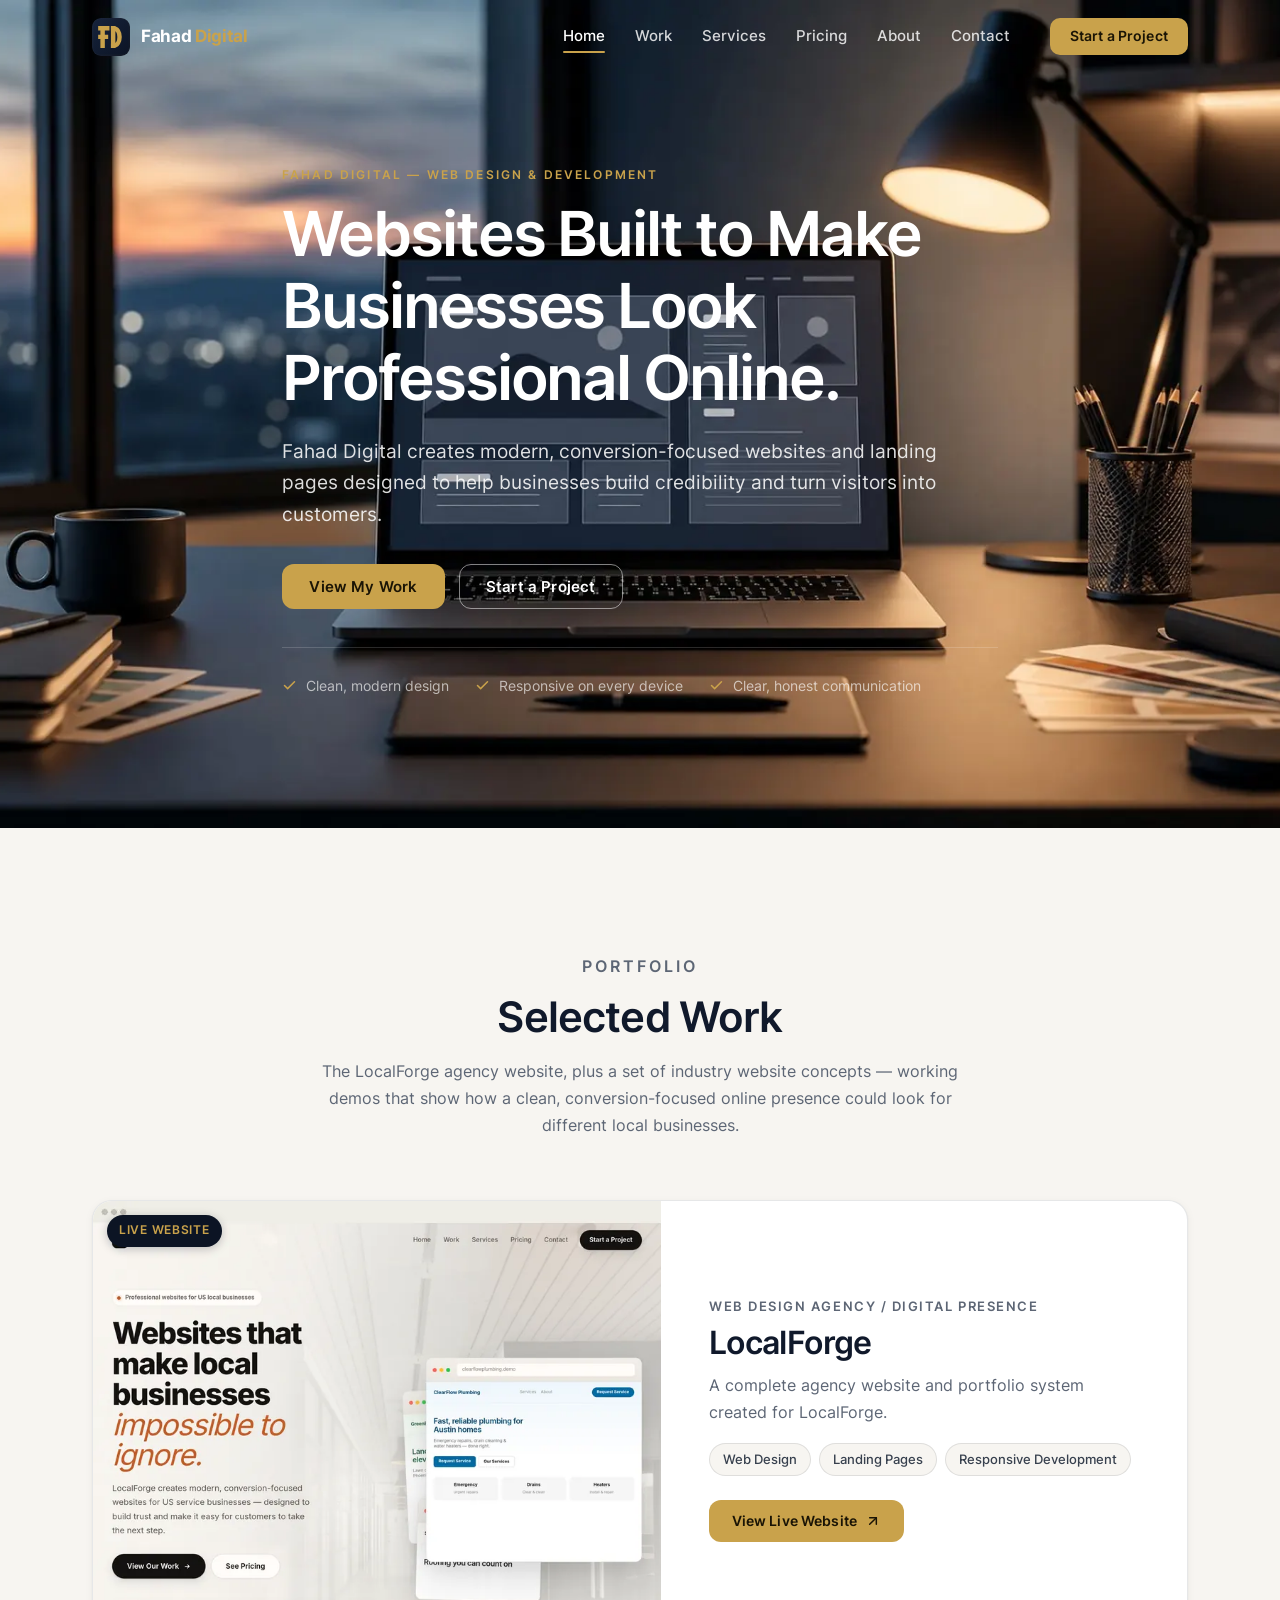
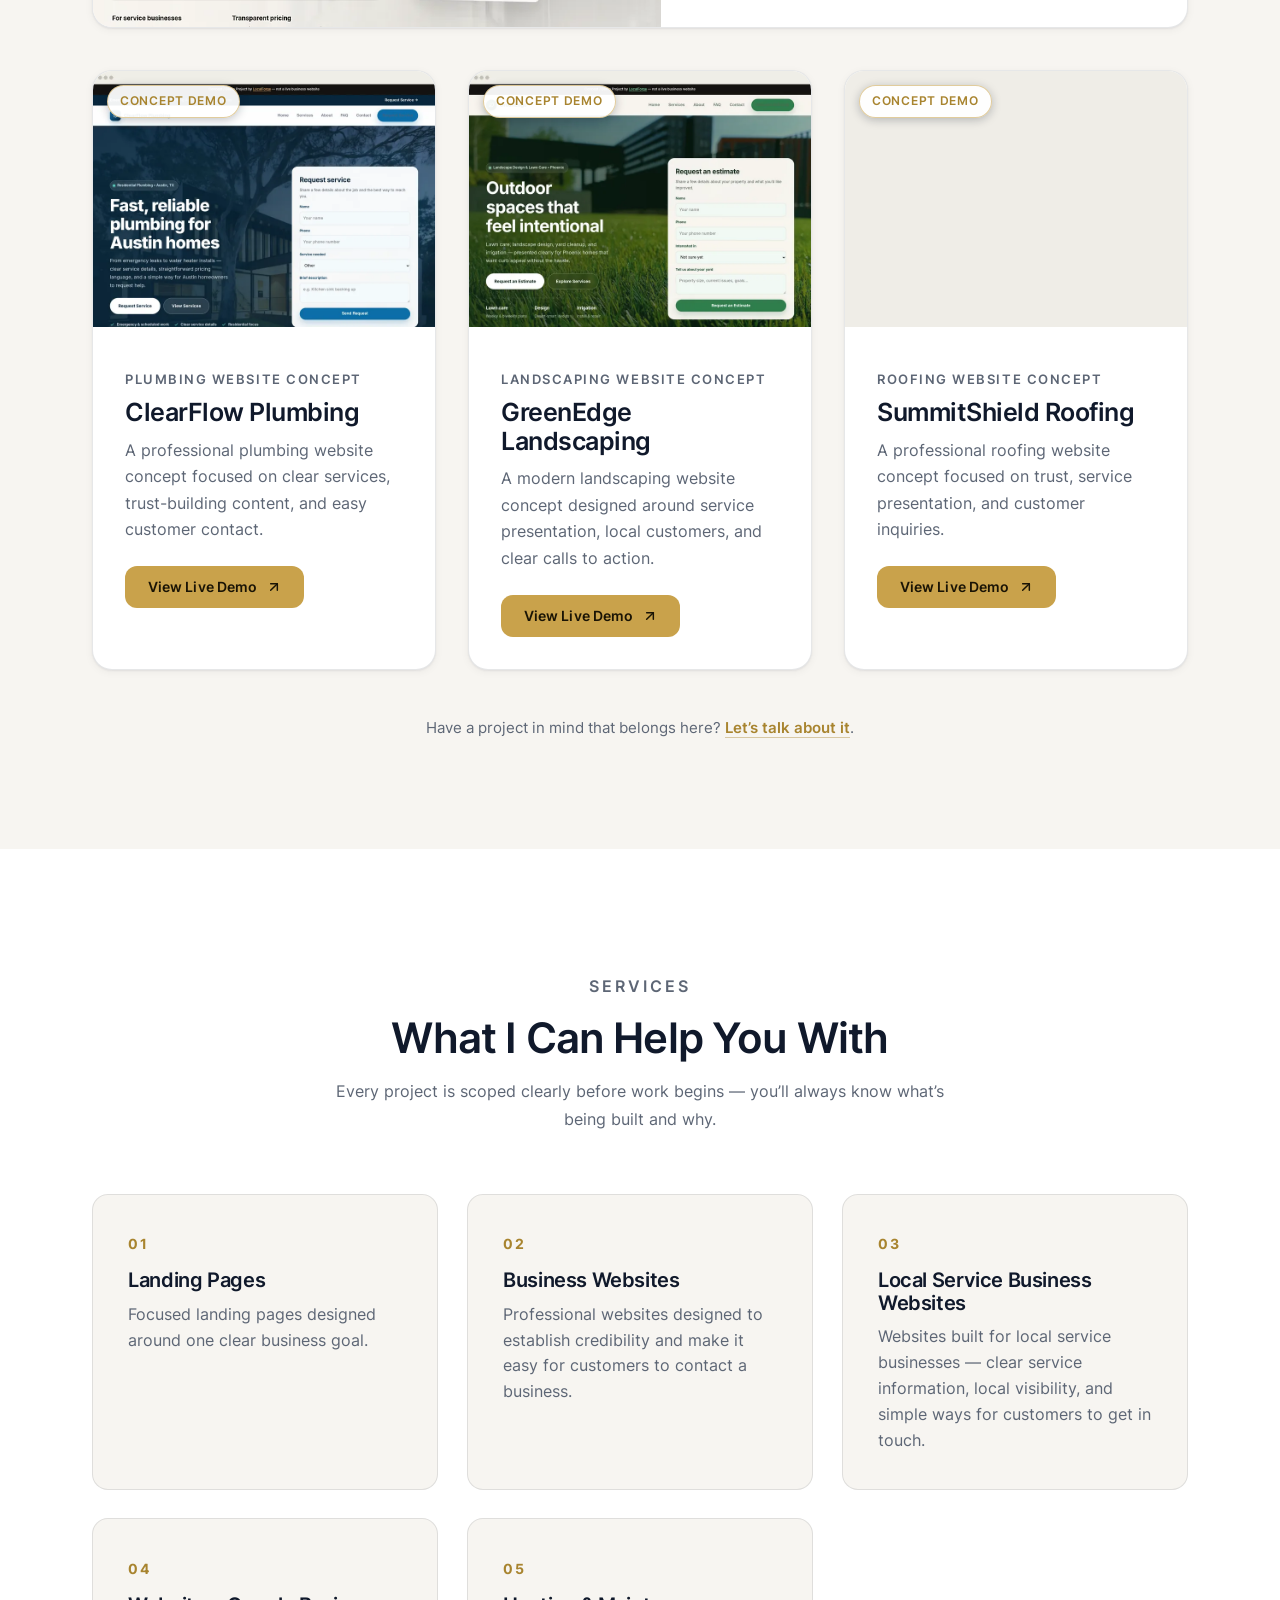
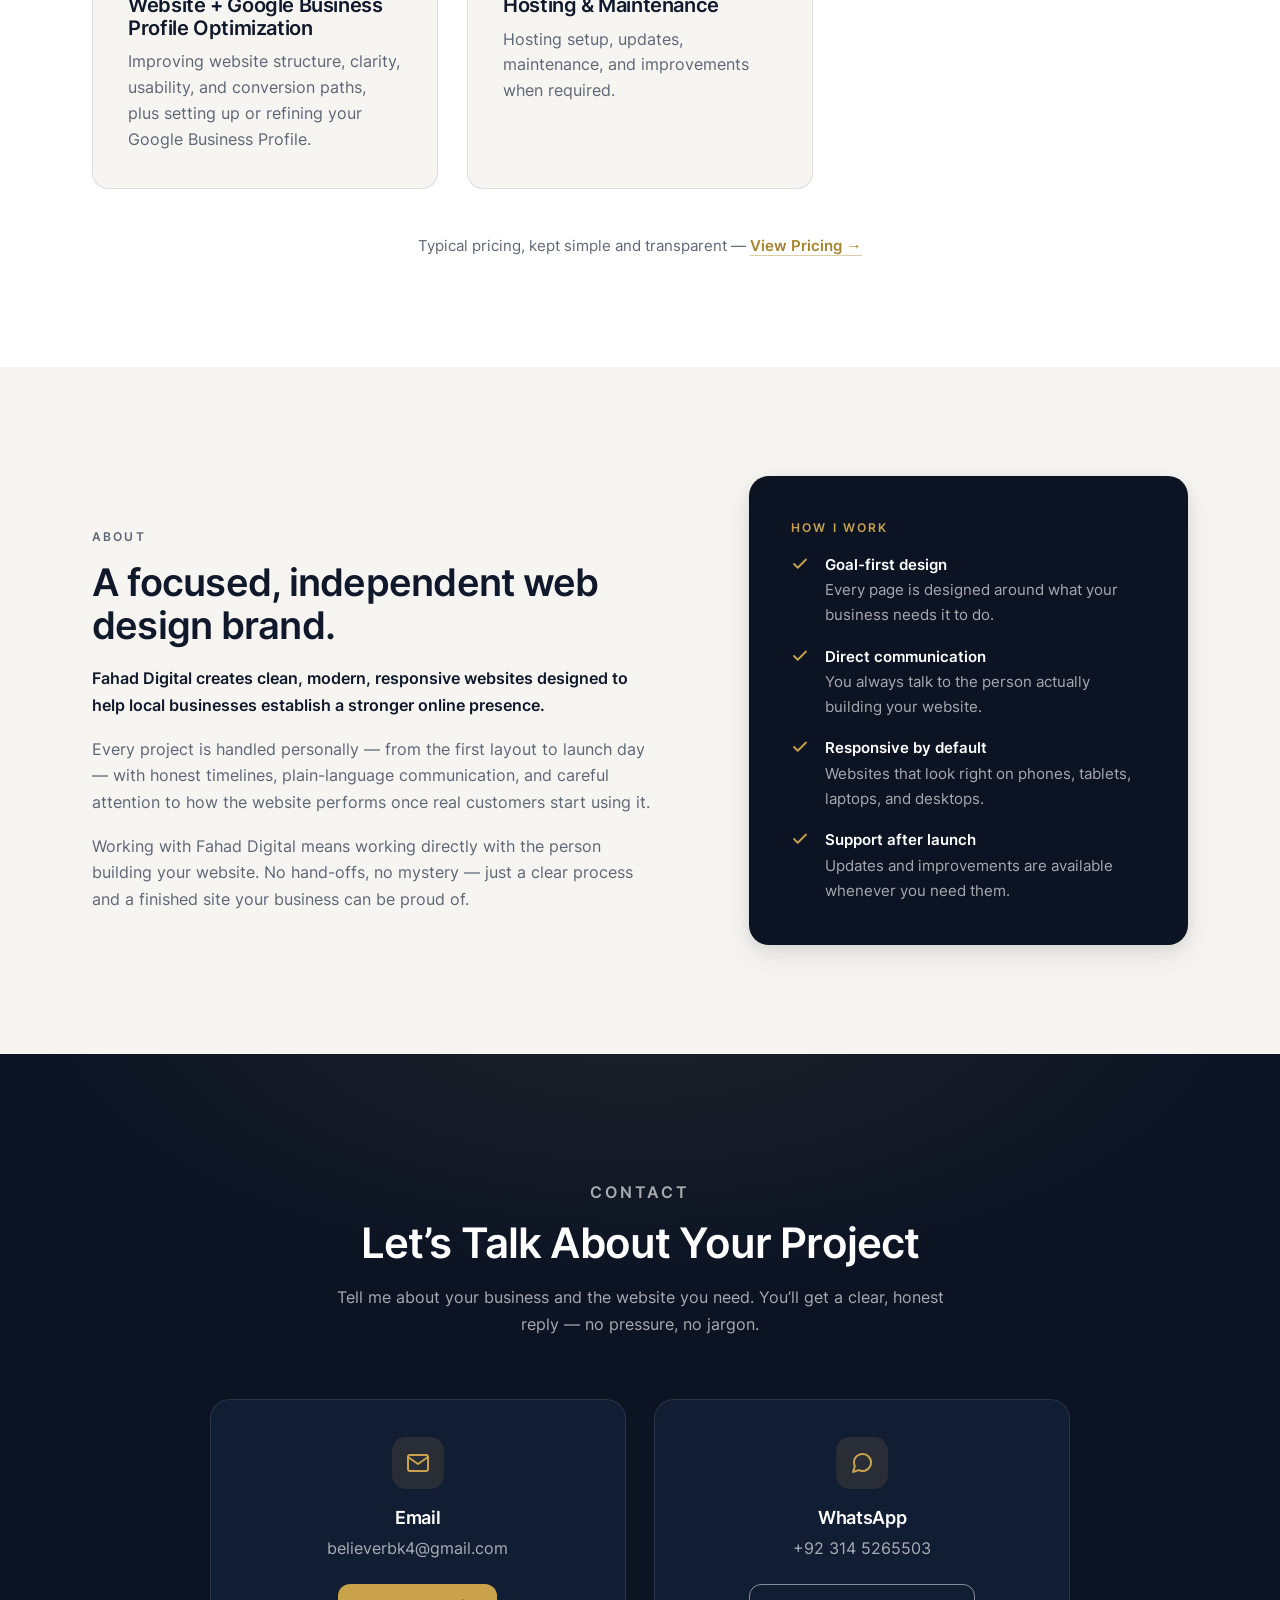
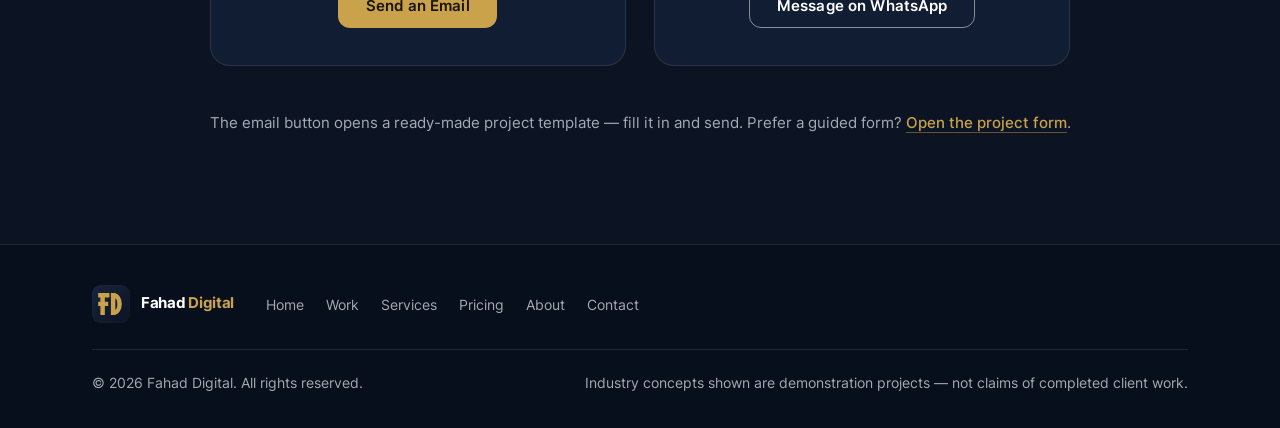
==== commit 0a8377c1: "Update index.html" ====
--- a/fahaddigital/index.html
+++ b/fahaddigital/index.html
@@ -22,6 +22,7 @@
   <meta property="og:image:width" content="1200">
   <meta property="og:image:height" content="630">
   <meta property="og:image:alt" content="Fahad Digital — modern web design workspace">
+  <meta name="google-site-verification" content="b0sYwV6HYARf01KJJnlYs-hqQFMCKKGSpa9C9MmKrk0" />
 
   <!-- Twitter / X -->
   <meta name="twitter:card" content="summary_large_image">
@@ -30,13 +31,13 @@
   <meta name="twitter:image" content="https://fahaddigital.vercel.app/assets/img/og-image.jpg">
   <meta name="twitter:image:alt" content="Fahad Digital — modern web design workspace">
 
-  <!-- Favicon / branding -->
-  <link rel="icon" href="assets/img/favicon.ico" sizes="any">
-  <link rel="icon" type="image/svg+xml" href="assets/img/logo.svg">
-  <link rel="icon" type="image/png" sizes="32x32" href="assets/img/favicon-32x32.png">
-  <link rel="icon" type="image/png" sizes="16x16" href="assets/img/favicon-16x16.png">
-  <link rel="apple-touch-icon" href="assets/img/apple-touch-icon.png">
-  <link rel="manifest" href="site.webmanifest">
+<!-- Favicon / branding -->
+<link rel="icon" href="assets/img/favicon.ico" sizes="any">
+<link rel="icon" type="image/svg+xml" href="assets/img/logo.svg">
+<link rel="icon" type="image/png" sizes="32x32" href="assets/img/favicon-32x32.png">
+<link rel="icon" type="image/png" sizes="16x16" href="assets/img/favicon-16x16.png">
+<link rel="apple-touch-icon" sizes="180x180" href="assets/img/apple-touch-icon.png">
+<link rel="manifest" href="site.webmanifest">
 
   <!-- Performance: preload hero image + critical fonts -->
   <link rel="preload" as="image"
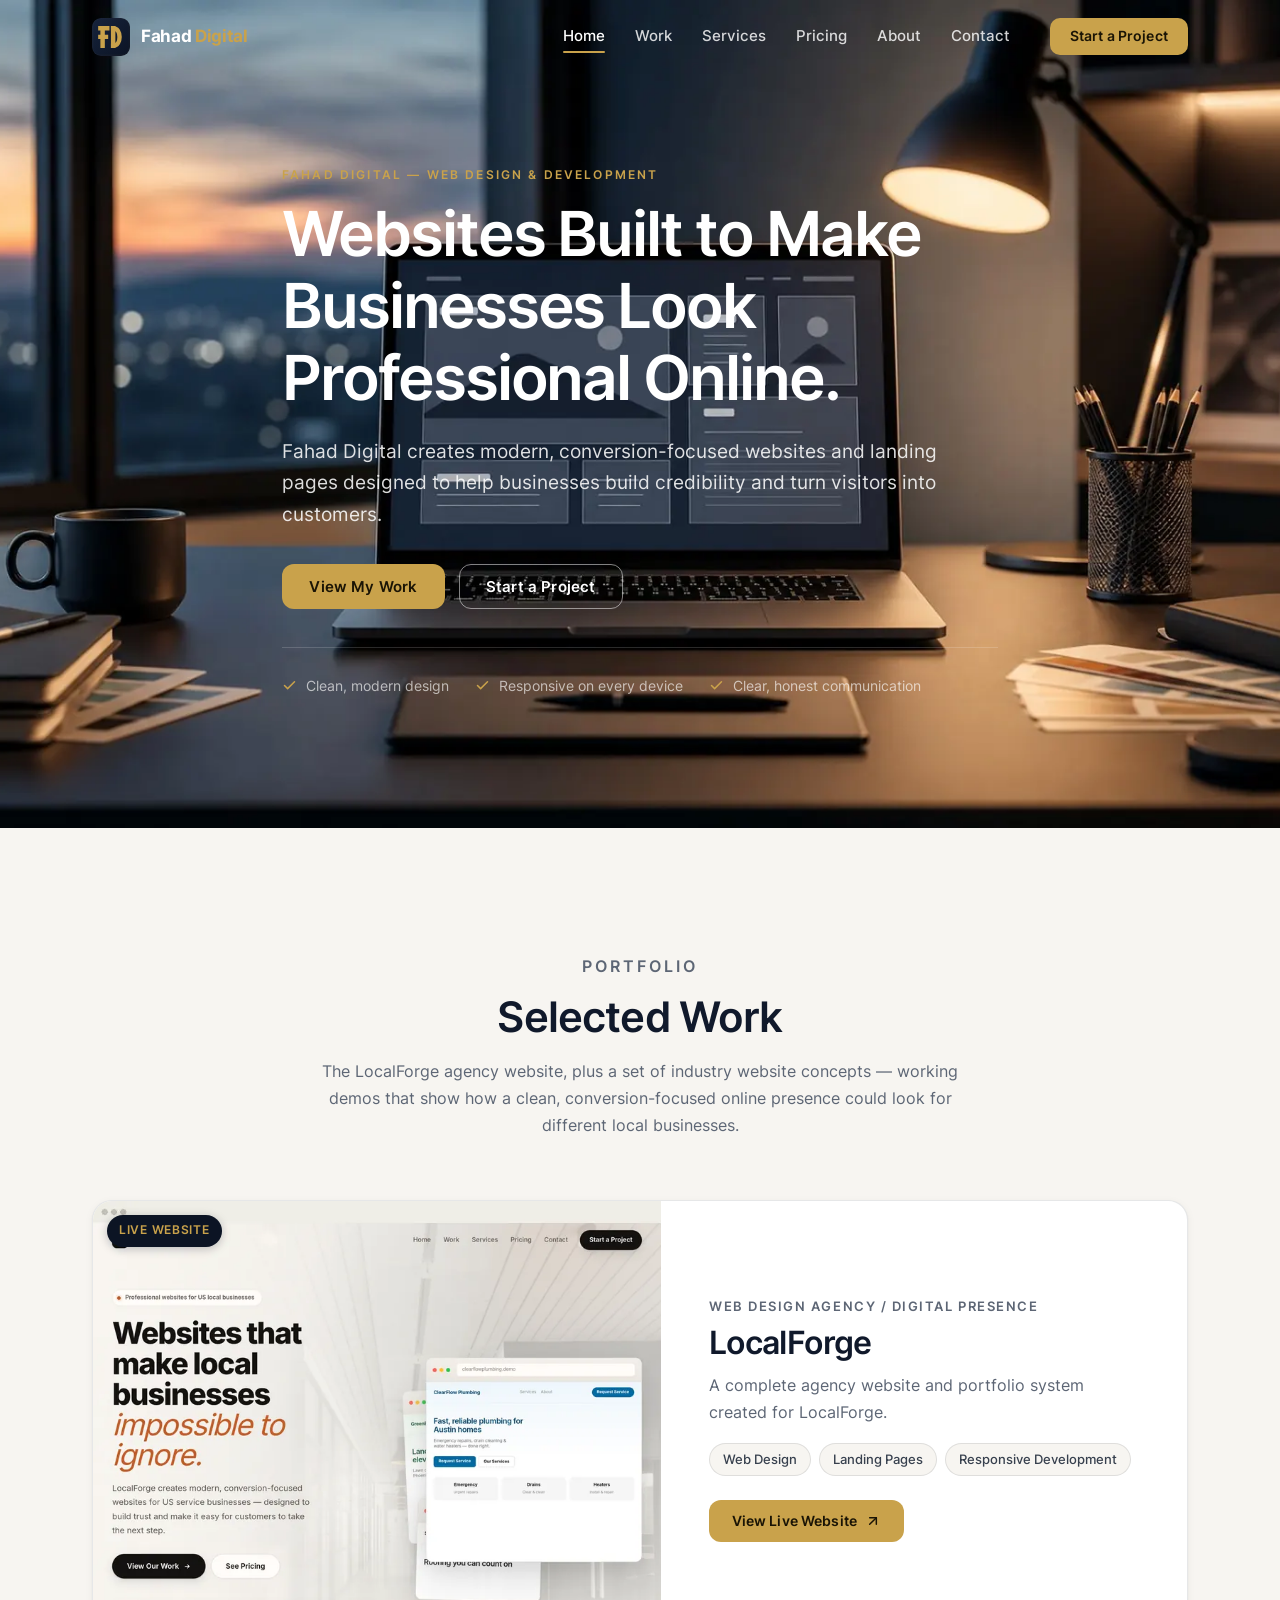
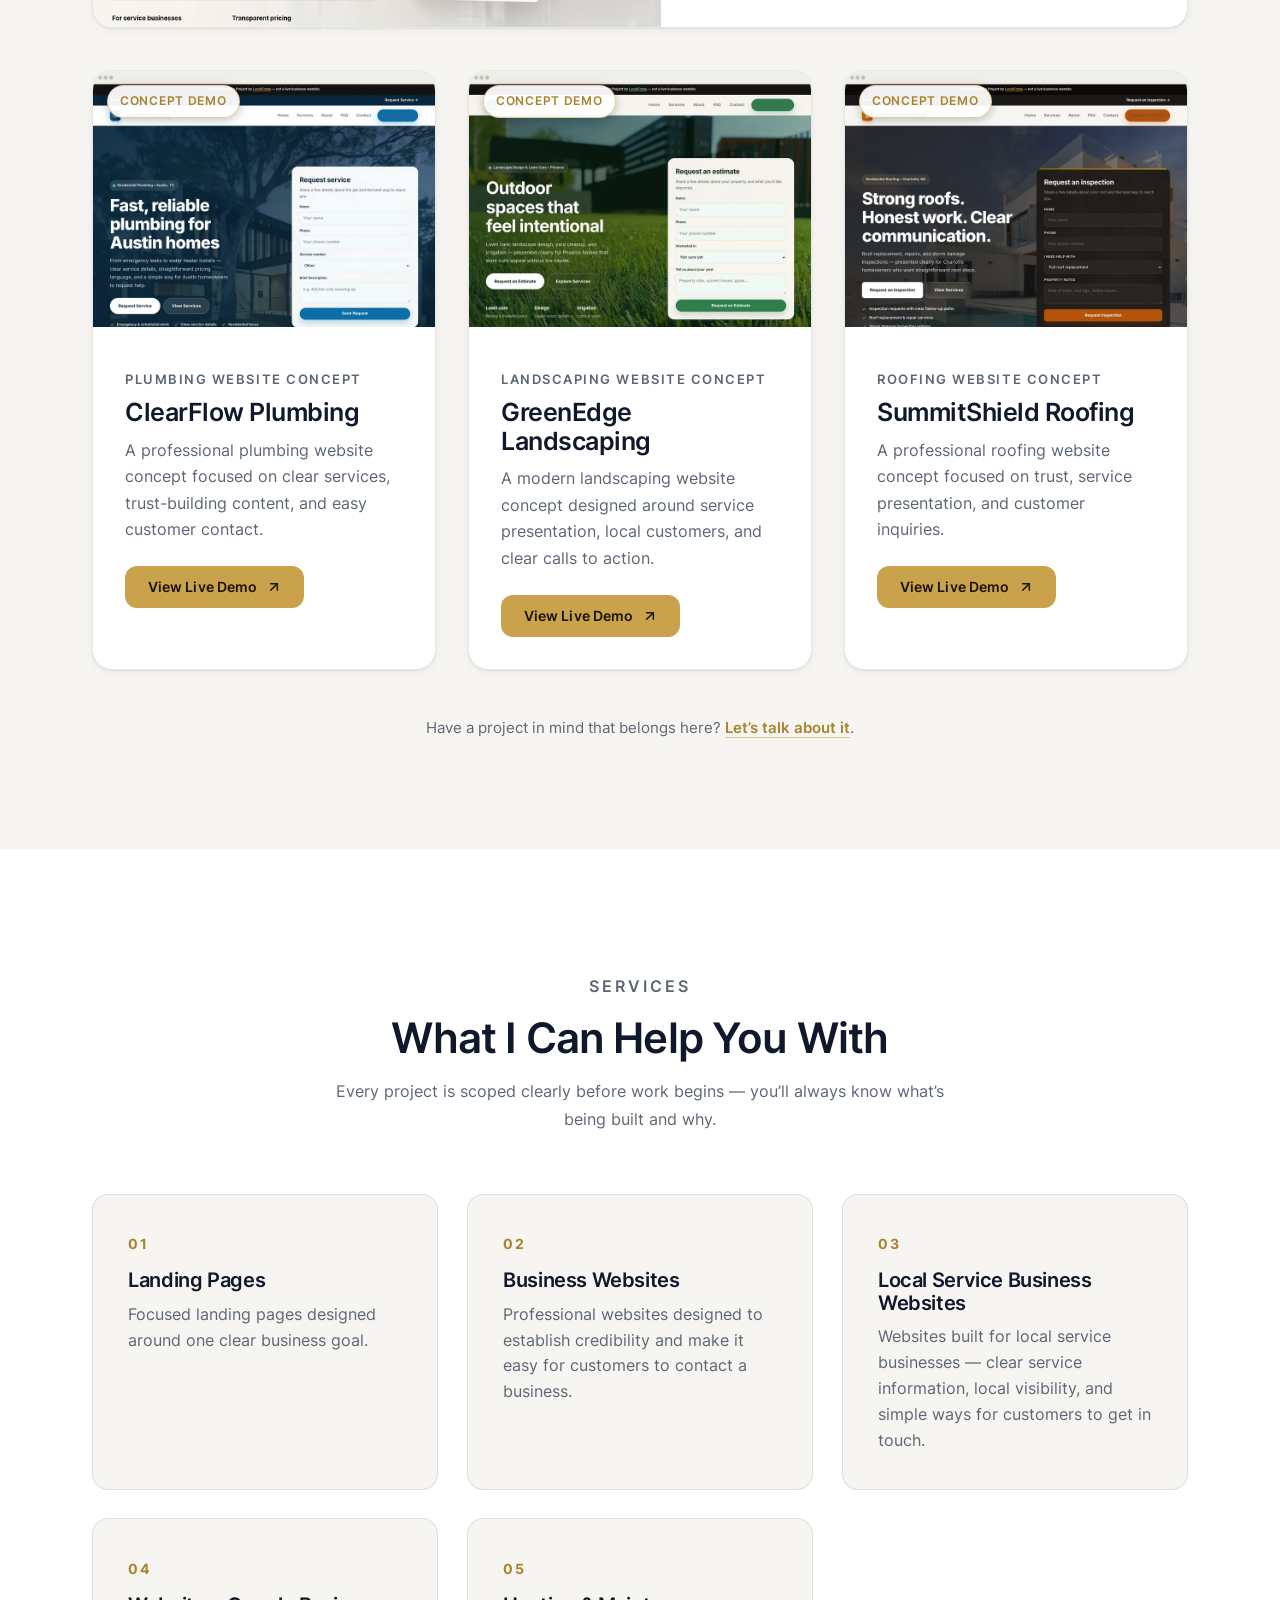
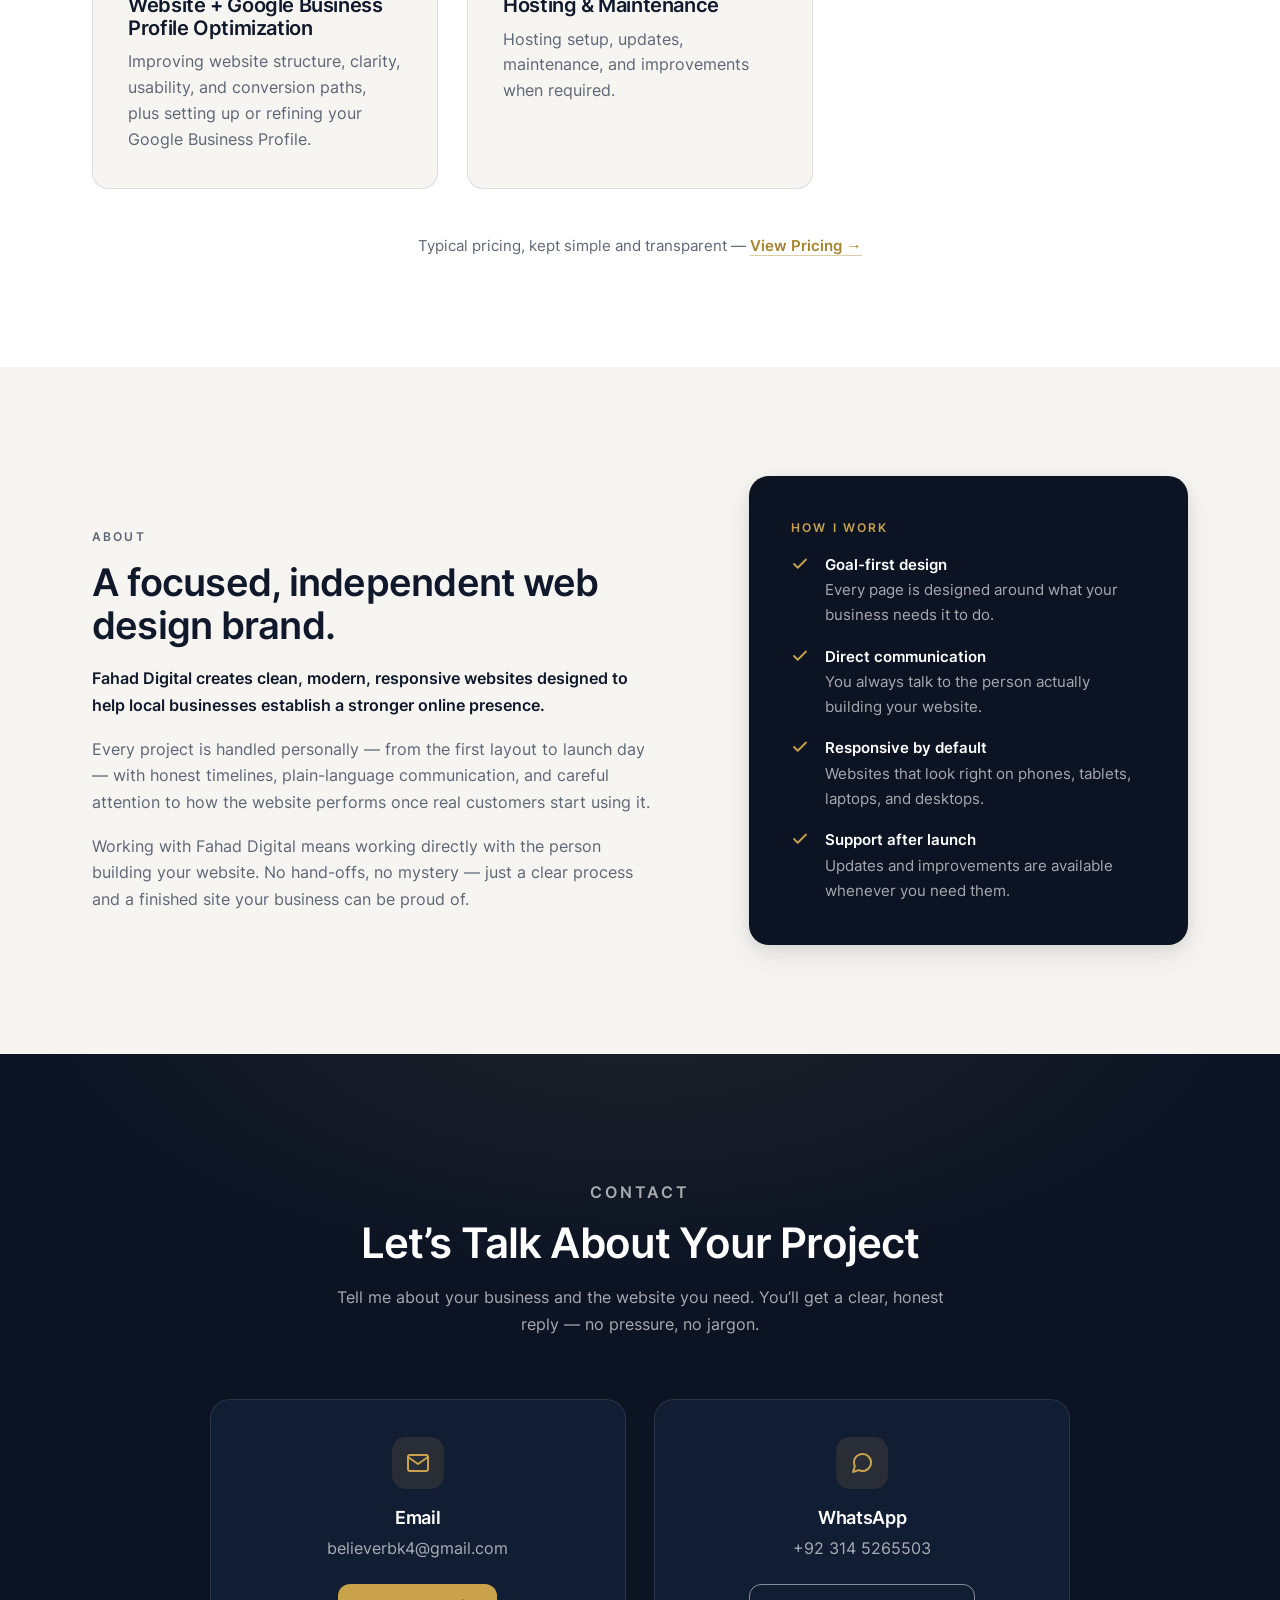
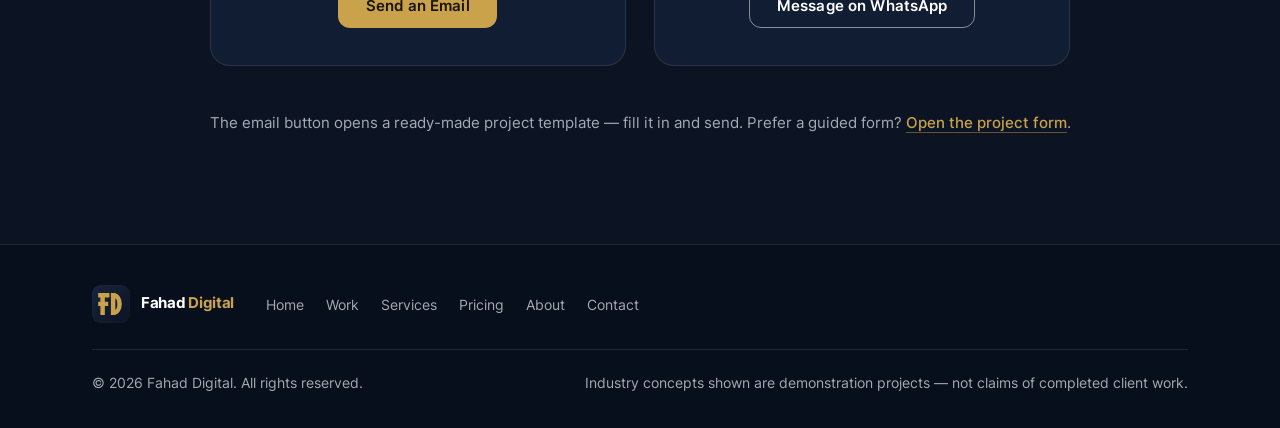
==== commit 8bbbdb8e: "Update index.html" ====
--- a/fahaddigital/index.html
+++ b/fahaddigital/index.html
@@ -31,13 +31,56 @@
   <meta name="twitter:image" content="https://fahaddigital.vercel.app/assets/img/og-image.jpg">
   <meta name="twitter:image:alt" content="Fahad Digital — modern web design workspace">
 
-<!-- Favicon / branding -->
-<link rel="icon" href="assets/img/favicon.ico" sizes="any">
-<link rel="icon" type="image/svg+xml" href="assets/img/logo.svg">
-<link rel="icon" type="image/png" sizes="32x32" href="assets/img/favicon-32x32.png">
-<link rel="icon" type="image/png" sizes="16x16" href="assets/img/favicon-16x16.png">
-<link rel="apple-touch-icon" sizes="180x180" href="assets/img/apple-touch-icon.png">
-<link rel="manifest" href="site.webmanifest">
+ <!-- Favicons / App Icons -->
+  <link
+    rel="icon"
+    href="assets/favicons/favicon.ico"
+    sizes="any"
+  />
+
+  <link
+    rel="icon"
+    type="image/svg+xml"
+    href="assets/favicons/logo.svg"
+  />
+
+  <link
+    rel="icon"
+    type="image/png"
+    sizes="32x32"
+    href="assets/favicons/favicon-32x32.png"
+  />
+
+  <link
+    rel="icon"
+    type="image/png"
+    sizes="16x16"
+    href="assets/favicons/favicon-16x16.png"
+  />
+
+  <link
+    rel="apple-touch-icon"
+    sizes="180x180"
+    href="assets/favicons/apple-touch-icon.png"
+  />
+
+  <link
+    rel="manifest"
+    href="site.webmanifest"
+  />
+
+  <!-- Fonts -->
+  <link rel="preconnect" href="https://fonts.googleapis.com" />
+  <link
+    rel="preconnect"
+    href="https://fonts.gstatic.com"
+    crossorigin
+  />
+
+  <link
+    href="https://fonts.googleapis.com/css2?family=Inter:wght@400;500;600;700;800&display=swap"
+    rel="stylesheet"
+  />
 
   <!-- Performance: preload hero image + critical fonts -->
   <link rel="preload" as="image"
